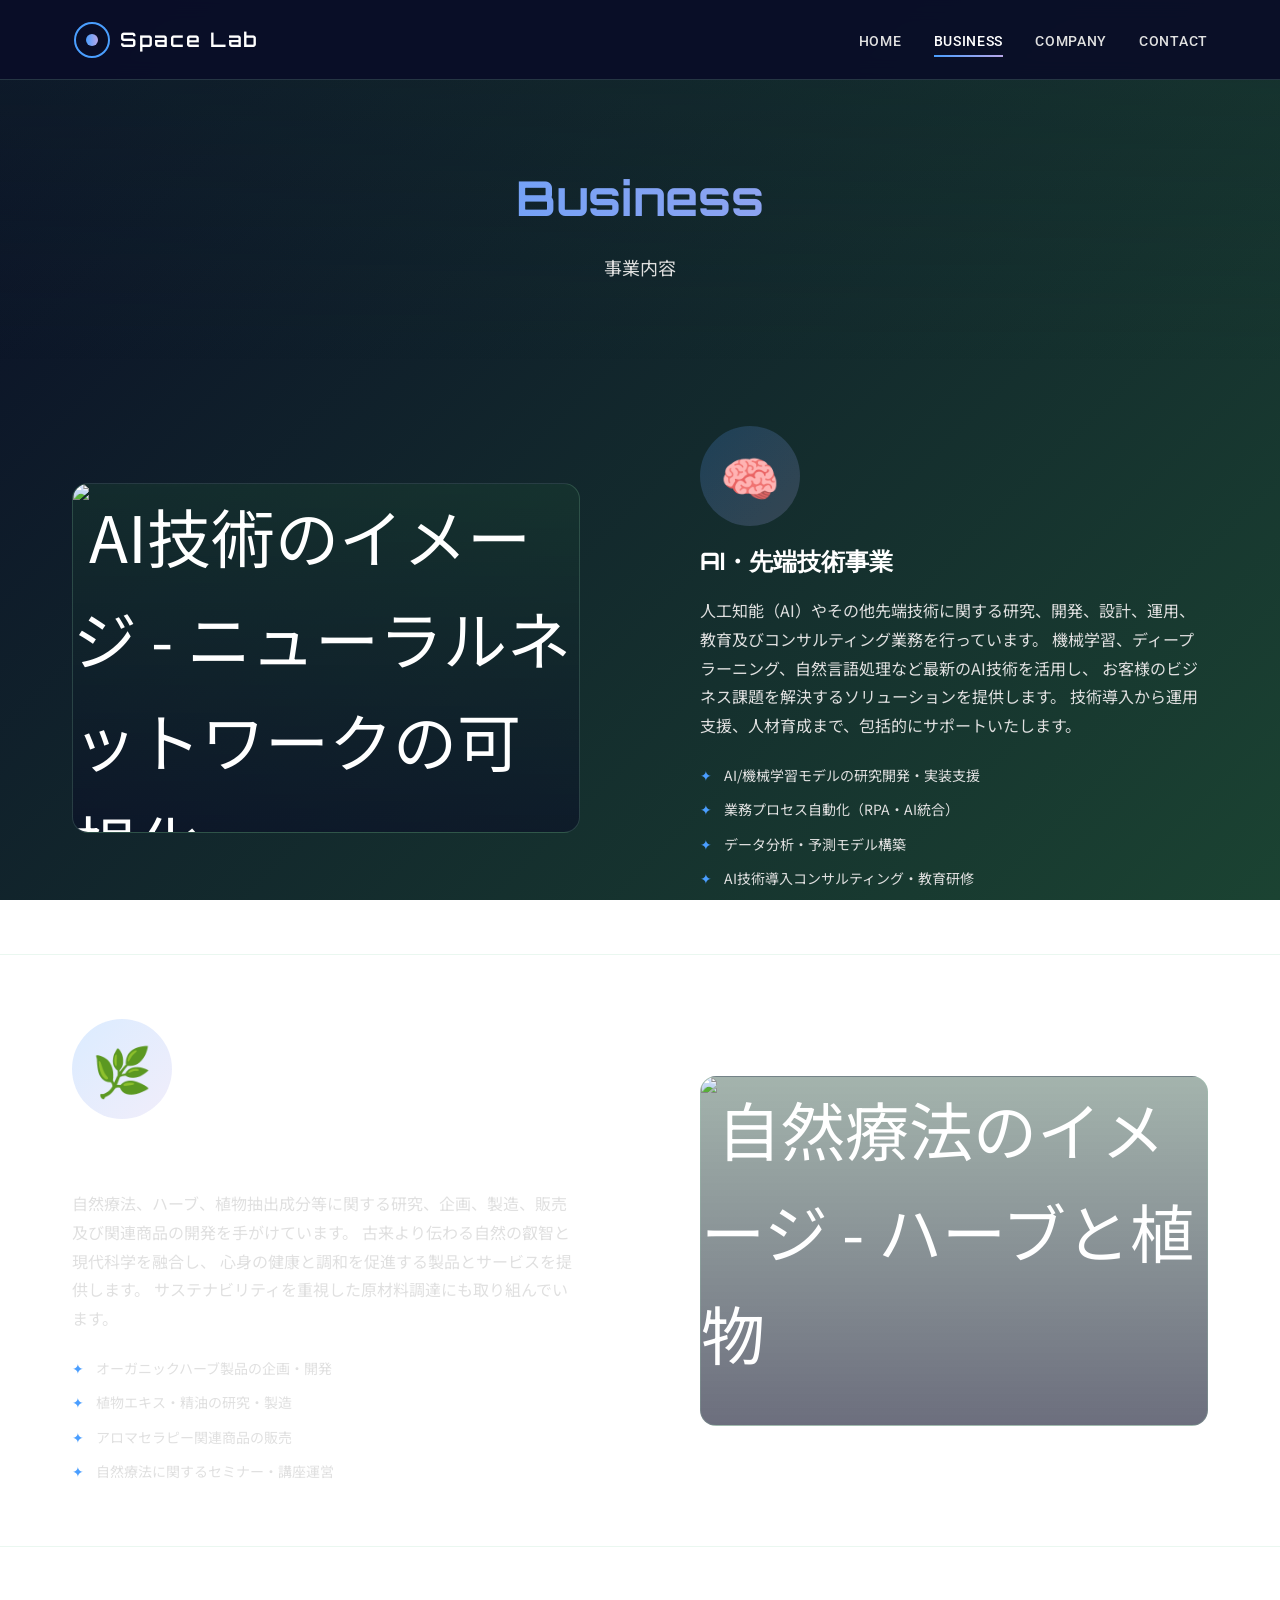
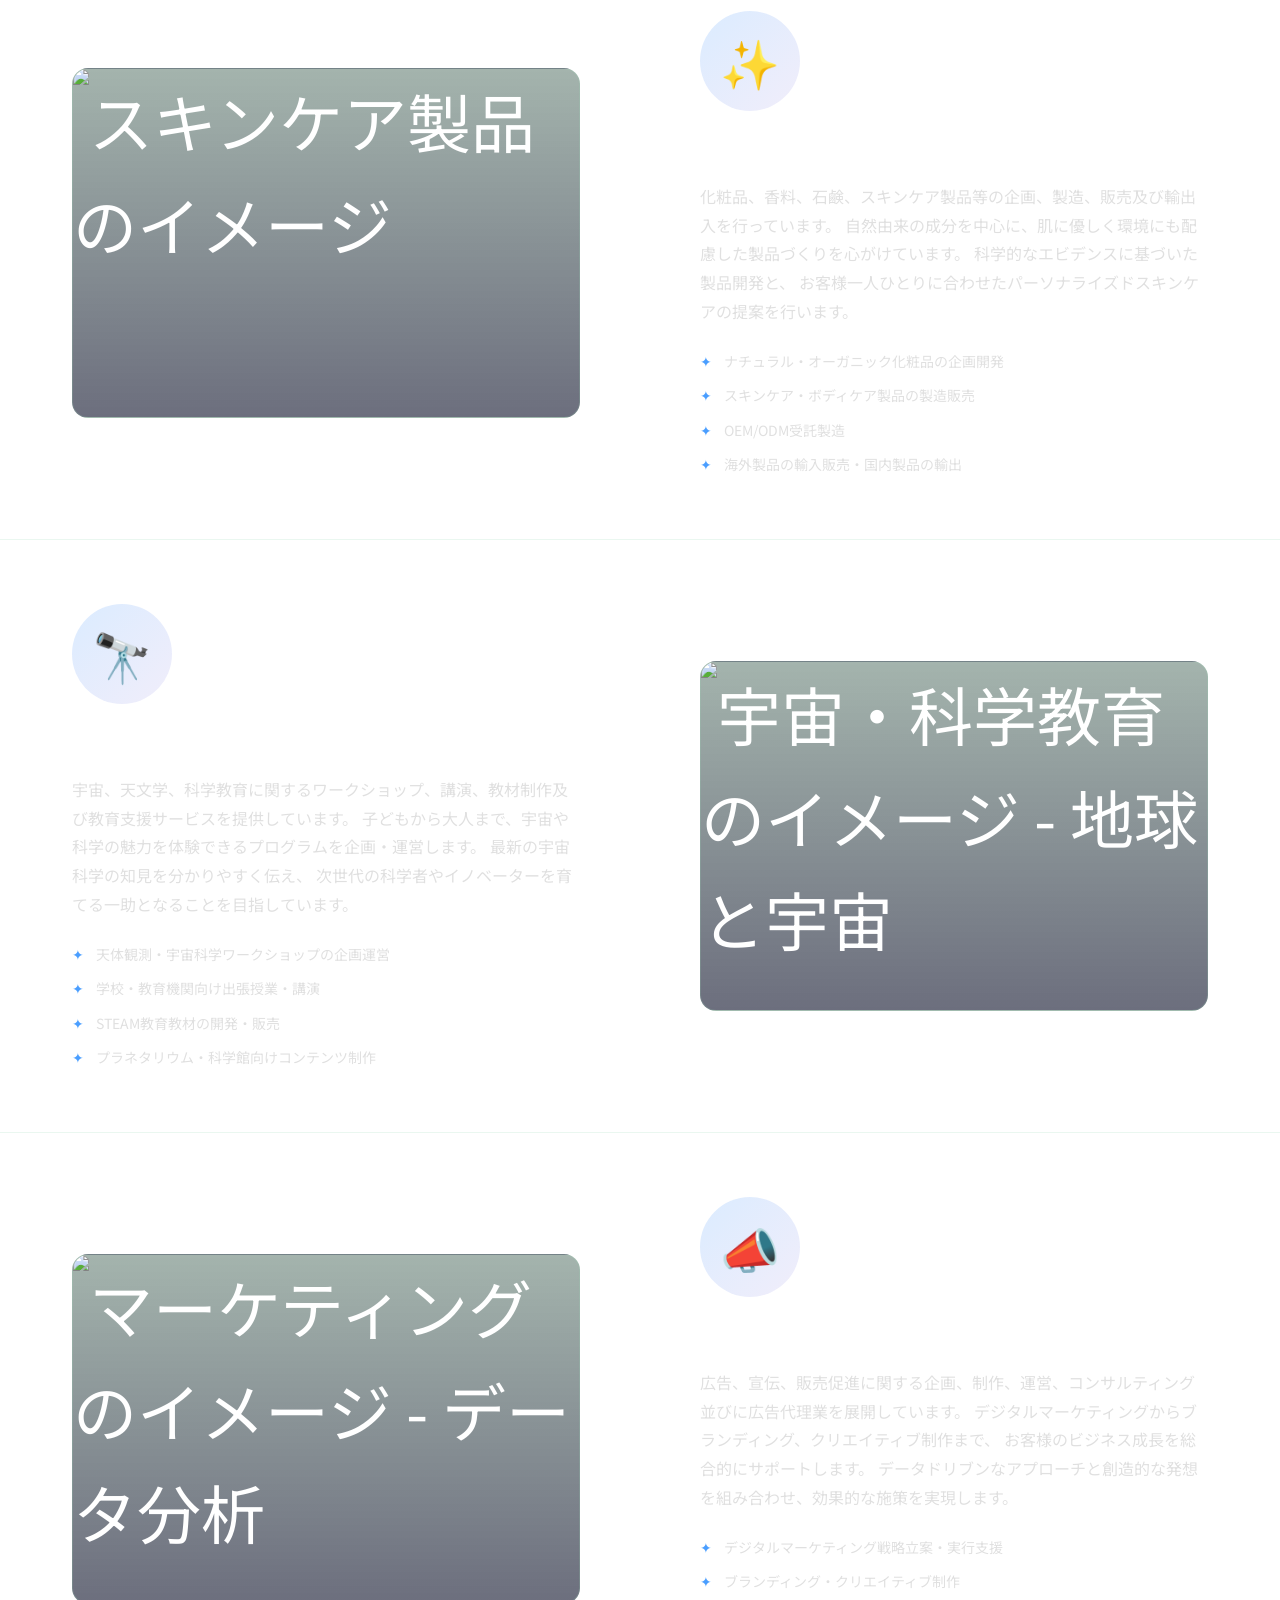
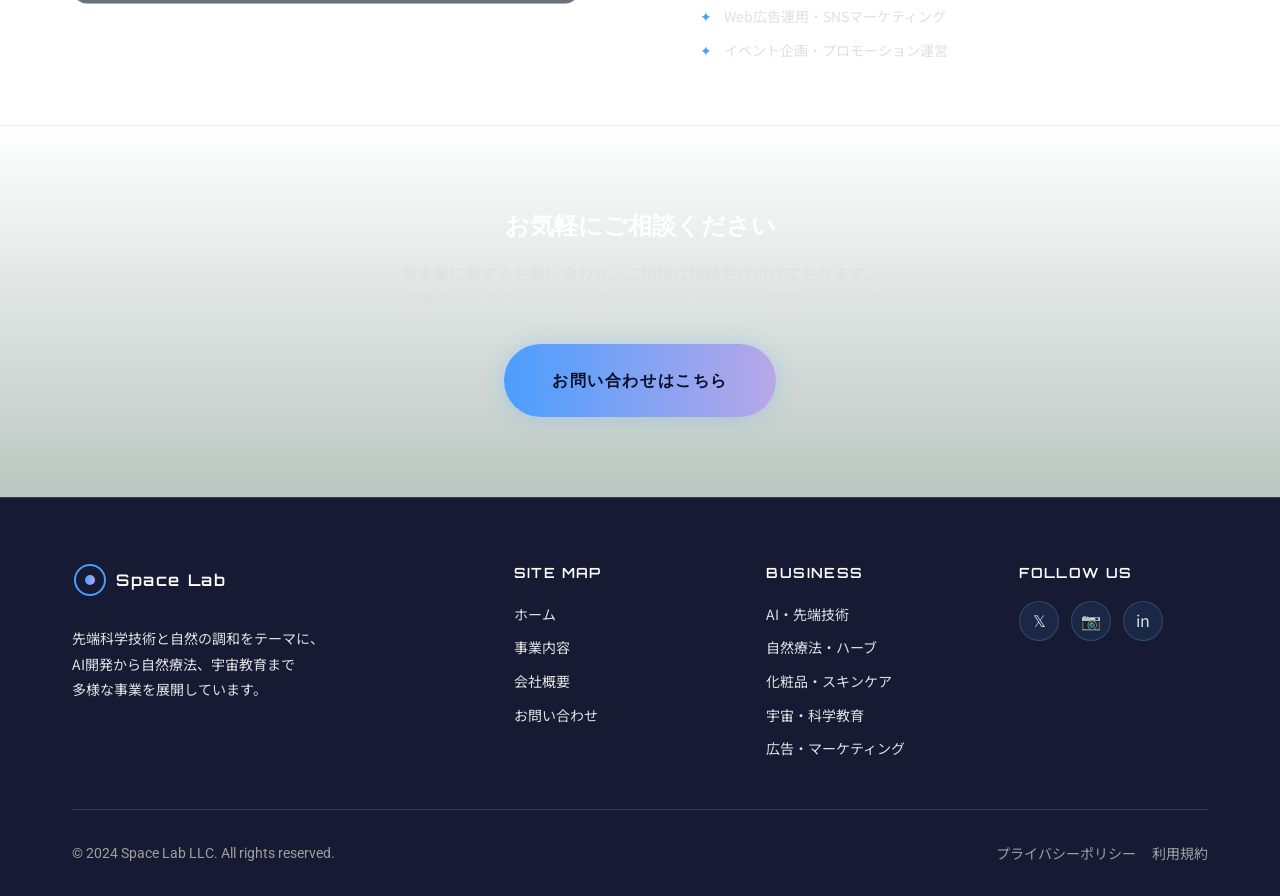
==== business.html @ 815ca1b9 "Initial commit: Space Lab corporate website" ====
<!DOCTYPE html>
<html lang="ja">
<head>
  <meta charset="UTF-8">
  <meta name="viewport" content="width=device-width, initial-scale=1.0">
  <meta name="description" content="合同会社Space Labの事業内容 - AI・先端技術、自然療法・ハーブ、化粧品・スキンケア、宇宙・科学教育、広告・マーケティングの5つの事業領域で新しい価値を創造します。">
  
  <!-- OGP設定 -->
  <meta property="og:title" content="事業内容 | 合同会社Space Lab">
  <meta property="og:description" content="AI・先端技術から自然療法、宇宙教育まで、5つの事業領域で新しい価値を創造します。">
  <meta property="og:type" content="website">
  <meta property="og:url" content="https://spacelab.co.jp/business.html">
  <meta property="og:image" content="https://spacelab.co.jp/images/ogp-business.jpg">
  <meta property="og:site_name" content="合同会社Space Lab">
  
  <title>事業内容 | 合同会社Space Lab</title>
  
  <!-- ファビコン -->
  <link rel="icon" href="data:image/svg+xml,<svg xmlns='http://www.w3.org/2000/svg' viewBox='0 0 100 100'><circle cx='50' cy='50' r='40' fill='%230A0E27' stroke='%234A9EFF' stroke-width='4'/><circle cx='50' cy='50' r='15' fill='%234A9EFF'/></svg>">
  
  <!-- CSS読み込み -->
  <link rel="stylesheet" href="css/variables.css">
  <link rel="stylesheet" href="css/common.css">
  <link rel="stylesheet" href="css/responsive.css">
</head>
<body>
  <!-- ローディング画面 -->
  <div class="loading-screen" id="loading" aria-hidden="true">
    <div class="loading-content">
      <div class="loading-orbit">
        <div class="loading-sun"></div>
        <div class="loading-planet"></div>
        <div class="loading-planet loading-planet-2"></div>
      </div>
      <p class="loading-text">Loading...</p>
    </div>
  </div>

  <!-- 星空背景 -->
  <div class="stars-container" id="stars" aria-hidden="true"></div>

  <!-- ヘッダー -->
  <header class="header" id="header" role="banner">
    <div class="header__inner">
      <a href="index.html" class="header__logo" aria-label="Space Lab ホーム">
        <span class="header__logo-icon" aria-hidden="true"></span>
        <span class="header__logo-text">Space Lab</span>
      </a>
      
      <nav class="nav" role="navigation" aria-label="メインナビゲーション">
        <ul class="nav__list">
          <li><a href="index.html" class="nav__link">Home</a></li>
          <li><a href="business.html" class="nav__link active">Business</a></li>
          <li><a href="company.html" class="nav__link">Company</a></li>
          <li><a href="contact.html" class="nav__link">Contact</a></li>
        </ul>
      </nav>
      
      <button class="hamburger" id="hamburger" aria-label="メニューを開く" aria-expanded="false" aria-controls="mobile-nav">
        <span class="hamburger__line"></span>
        <span class="hamburger__line"></span>
        <span class="hamburger__line"></span>
      </button>
    </div>
  </header>

  <!-- モバイルナビゲーション -->
  <div class="mobile-nav__overlay" id="mobile-nav-overlay" aria-hidden="true"></div>
  <nav class="mobile-nav" id="mobile-nav" role="navigation" aria-label="モバイルナビゲーション">
    <ul class="mobile-nav__list">
      <li><a href="index.html" class="mobile-nav__link">Home</a></li>
      <li><a href="business.html" class="mobile-nav__link active">Business</a></li>
      <li><a href="company.html" class="mobile-nav__link">Company</a></li>
      <li><a href="contact.html" class="mobile-nav__link">Contact</a></li>
    </ul>
  </nav>

  <!-- メインコンテンツ -->
  <main class="main" id="main" role="main">
    
    <!-- ページヘッダー -->
    <section class="page-header">
      <div class="container">
        <h1 class="page-header__title fade-in">Business</h1>
        <p class="page-header__subtitle fade-in delay-1">事業内容</p>
      </div>
    </section>

    <!-- AI・先端技術事業 -->
    <section class="business-detail" id="ai" aria-labelledby="ai-title">
      <div class="container">
        <div class="business-detail__inner">
          <div class="business-detail__content fade-in-left">
            <div class="business-detail__icon" aria-hidden="true">🧠</div>
            <h2 class="business-detail__title" id="ai-title">AI・先端技術事業</h2>
            <p class="business-detail__text">
              人工知能（AI）やその他先端技術に関する研究、開発、設計、運用、教育及びコンサルティング業務を行っています。
              機械学習、ディープラーニング、自然言語処理など最新のAI技術を活用し、
              お客様のビジネス課題を解決するソリューションを提供します。
              技術導入から運用支援、人材育成まで、包括的にサポートいたします。
            </p>
            <ul class="business-detail__list">
              <li class="business-detail__item">AI/機械学習モデルの研究開発・実装支援</li>
              <li class="business-detail__item">業務プロセス自動化（RPA・AI統合）</li>
              <li class="business-detail__item">データ分析・予測モデル構築</li>
              <li class="business-detail__item">AI技術導入コンサルティング・教育研修</li>
            </ul>
          </div>
          <div class="business-detail__visual fade-in-right">
            <div class="business-detail__image">
              <img src="https://images.unsplash.com/photo-1677442136019-21780ecad995?w=600&h=400&fit=crop" 
                   alt="AI技術のイメージ - ニューラルネットワークの可視化" 
                   loading="lazy">
            </div>
          </div>
        </div>
      </div>
    </section>

    <!-- 自然療法・ハーブ事業 -->
    <section class="business-detail" id="herb" aria-labelledby="herb-title">
      <div class="container">
        <div class="business-detail__inner">
          <div class="business-detail__content fade-in-right">
            <div class="business-detail__icon" aria-hidden="true">🌿</div>
            <h2 class="business-detail__title" id="herb-title">自然療法・ハーブ事業</h2>
            <p class="business-detail__text">
              自然療法、ハーブ、植物抽出成分等に関する研究、企画、製造、販売及び関連商品の開発を手がけています。
              古来より伝わる自然の叡智と現代科学を融合し、
              心身の健康と調和を促進する製品とサービスを提供します。
              サステナビリティを重視した原材料調達にも取り組んでいます。
            </p>
            <ul class="business-detail__list">
              <li class="business-detail__item">オーガニックハーブ製品の企画・開発</li>
              <li class="business-detail__item">植物エキス・精油の研究・製造</li>
              <li class="business-detail__item">アロマセラピー関連商品の販売</li>
              <li class="business-detail__item">自然療法に関するセミナー・講座運営</li>
            </ul>
          </div>
          <div class="business-detail__visual fade-in-left">
            <div class="business-detail__image">
              <img src="https://images.unsplash.com/photo-1515023115689-589c33041d3c?w=600&h=400&fit=crop" 
                   alt="自然療法のイメージ - ハーブと植物" 
                   loading="lazy">
            </div>
          </div>
        </div>
      </div>
    </section>

    <!-- 化粧品・スキンケア事業 -->
    <section class="business-detail" id="cosmetics" aria-labelledby="cosmetics-title">
      <div class="container">
        <div class="business-detail__inner">
          <div class="business-detail__content fade-in-left">
            <div class="business-detail__icon" aria-hidden="true">✨</div>
            <h2 class="business-detail__title" id="cosmetics-title">化粧品・スキンケア事業</h2>
            <p class="business-detail__text">
              化粧品、香料、石鹸、スキンケア製品等の企画、製造、販売及び輸出入を行っています。
              自然由来の成分を中心に、肌に優しく環境にも配慮した製品づくりを心がけています。
              科学的なエビデンスに基づいた製品開発と、
              お客様一人ひとりに合わせたパーソナライズドスキンケアの提案を行います。
            </p>
            <ul class="business-detail__list">
              <li class="business-detail__item">ナチュラル・オーガニック化粧品の企画開発</li>
              <li class="business-detail__item">スキンケア・ボディケア製品の製造販売</li>
              <li class="business-detail__item">OEM/ODM受託製造</li>
              <li class="business-detail__item">海外製品の輸入販売・国内製品の輸出</li>
            </ul>
          </div>
          <div class="business-detail__visual fade-in-right">
            <div class="business-detail__image">
              <img src="https://images.unsplash.com/photo-1556228720-195a672e8a03?w=600&h=400&fit=crop" 
                   alt="スキンケア製品のイメージ" 
                   loading="lazy">
            </div>
          </div>
        </div>
      </div>
    </section>

    <!-- 宇宙・科学教育事業 -->
    <section class="business-detail" id="education" aria-labelledby="education-title">
      <div class="container">
        <div class="business-detail__inner">
          <div class="business-detail__content fade-in-right">
            <div class="business-detail__icon" aria-hidden="true">🔭</div>
            <h2 class="business-detail__title" id="education-title">宇宙・科学教育事業</h2>
            <p class="business-detail__text">
              宇宙、天文学、科学教育に関するワークショップ、講演、教材制作及び教育支援サービスを提供しています。
              子どもから大人まで、宇宙や科学の魅力を体験できるプログラムを企画・運営します。
              最新の宇宙科学の知見を分かりやすく伝え、
              次世代の科学者やイノベーターを育てる一助となることを目指しています。
            </p>
            <ul class="business-detail__list">
              <li class="business-detail__item">天体観測・宇宙科学ワークショップの企画運営</li>
              <li class="business-detail__item">学校・教育機関向け出張授業・講演</li>
              <li class="business-detail__item">STEAM教育教材の開発・販売</li>
              <li class="business-detail__item">プラネタリウム・科学館向けコンテンツ制作</li>
            </ul>
          </div>
          <div class="business-detail__visual fade-in-left">
            <div class="business-detail__image">
              <img src="https://images.unsplash.com/photo-1451187580459-43490279c0fa?w=600&h=400&fit=crop" 
                   alt="宇宙・科学教育のイメージ - 地球と宇宙" 
                   loading="lazy">
            </div>
          </div>
        </div>
      </div>
    </section>

    <!-- 広告・マーケティング事業 -->
    <section class="business-detail" id="marketing" aria-labelledby="marketing-title">
      <div class="container">
        <div class="business-detail__inner">
          <div class="business-detail__content fade-in-left">
            <div class="business-detail__icon" aria-hidden="true">📣</div>
            <h2 class="business-detail__title" id="marketing-title">広告・マーケティング事業</h2>
            <p class="business-detail__text">
              広告、宣伝、販売促進に関する企画、制作、運営、コンサルティング並びに広告代理業を展開しています。
              デジタルマーケティングからブランディング、クリエイティブ制作まで、
              お客様のビジネス成長を総合的にサポートします。
              データドリブンなアプローチと創造的な発想を組み合わせ、効果的な施策を実現します。
            </p>
            <ul class="business-detail__list">
              <li class="business-detail__item">デジタルマーケティング戦略立案・実行支援</li>
              <li class="business-detail__item">ブランディング・クリエイティブ制作</li>
              <li class="business-detail__item">Web広告運用・SNSマーケティング</li>
              <li class="business-detail__item">イベント企画・プロモーション運営</li>
            </ul>
          </div>
          <div class="business-detail__visual fade-in-right">
            <div class="business-detail__image">
              <img src="https://images.unsplash.com/photo-1460925895917-afdab827c52f?w=600&h=400&fit=crop" 
                   alt="マーケティングのイメージ - データ分析" 
                   loading="lazy">
            </div>
          </div>
        </div>
      </div>
    </section>

    <!-- CTAセクション -->
    <section class="section cta-section" aria-labelledby="cta-title">
      <div class="container">
        <div class="fade-in">
          <h2 class="cta-section__title" id="cta-title">お気軽にご相談ください</h2>
          <p class="cta-section__text">
            各事業に関するお問い合わせ、ご相談は随時受け付けております。<br>
            お客様のニーズに合わせた最適なソリューションをご提案いたします。
          </p>
          <a href="contact.html" class="btn btn--primary btn--large">お問い合わせはこちら</a>
        </div>
      </div>
    </section>

  </main>

  <!-- フッター -->
  <footer class="footer" role="contentinfo">
    <div class="container">
      <div class="footer__inner">
        <div class="footer__section">
          <a href="index.html" class="footer__logo" aria-label="Space Lab ホーム">
            <span class="footer__logo-icon" aria-hidden="true"></span>
            <span class="footer__logo-text">Space Lab</span>
          </a>
          <p class="footer__description">
            先端科学技術と自然の調和をテーマに、<br>
            AI開発から自然療法、宇宙教育まで<br>
            多様な事業を展開しています。
          </p>
        </div>

        <div class="footer__section">
          <h3 class="footer__title">Site Map</h3>
          <ul class="footer__links">
            <li><a href="index.html" class="footer__link">ホーム</a></li>
            <li><a href="business.html" class="footer__link">事業内容</a></li>
            <li><a href="company.html" class="footer__link">会社概要</a></li>
            <li><a href="contact.html" class="footer__link">お問い合わせ</a></li>
          </ul>
        </div>

        <div class="footer__section">
          <h3 class="footer__title">Business</h3>
          <ul class="footer__links">
            <li><a href="#ai" class="footer__link">AI・先端技術</a></li>
            <li><a href="#herb" class="footer__link">自然療法・ハーブ</a></li>
            <li><a href="#cosmetics" class="footer__link">化粧品・スキンケア</a></li>
            <li><a href="#education" class="footer__link">宇宙・科学教育</a></li>
            <li><a href="#marketing" class="footer__link">広告・マーケティング</a></li>
          </ul>
        </div>

        <div class="footer__section">
          <h3 class="footer__title">Follow Us</h3>
          <div class="footer__social">
            <a href="#" class="footer__social-link" aria-label="Twitter">
              <span aria-hidden="true">𝕏</span>
            </a>
            <a href="#" class="footer__social-link" aria-label="Instagram">
              <span aria-hidden="true">📷</span>
            </a>
            <a href="#" class="footer__social-link" aria-label="LinkedIn">
              <span aria-hidden="true">in</span>
            </a>
          </div>
        </div>
      </div>

      <div class="footer__bottom">
        <p class="footer__copyright">© 2024 Space Lab LLC. All rights reserved.</p>
        <div class="footer__legal">
          <a href="#" class="footer__legal-link">プライバシーポリシー</a>
          <a href="#" class="footer__legal-link">利用規約</a>
        </div>
      </div>
    </div>
  </footer>

  <script src="js/main.js"></script>
</body>
</html>
---- css/variables.css ----
/* ==========================================================================
   CSS変数定義 - 合同会社Space Lab
   テーマ: Cosmic Nature - 宇宙と自然の調和
   ========================================================================== */

:root {
    /* ========================================
     メインカラー
     ======================================== */
    --color-primary: #0A0E27;
    /* ディープスペースブルー */
    --color-secondary: #1B4332;
    /* フォレストグリーン */
    --color-accent: #4A9EFF;
    /* コズミックブルー */

    /* ========================================
     サブカラー
     ======================================== */
    --color-organic-green: #2D6A4F;
    /* オーガニックグリーン */
    --color-light-mint: #95D5B2;
    /* ライトミント */
    --color-mystic-purple: #B8A7E8;
    /* ミスティックパープル */
    --color-star-gold: #FFD700;
    /* スターゴールド（極少使用） */

    /* ========================================
     テキストカラー
     ======================================== */
    --color-text-primary: #FFFFFF;
    /* 白（メインテキスト） */
    --color-text-secondary: #E0E0E0;
    /* ライトグレー（サブテキスト） */
    --color-text-muted: #A0A0A0;
    /* ミュートグレー */
    --color-text-dark: #1A1A1A;
    /* ダークテキスト */

    /* ========================================
     背景カラー
     ======================================== */
    --color-bg-dark: #0A0E27;
    --color-bg-card: rgba(27, 67, 50, 0.3);
    --color-bg-card-hover: rgba(27, 67, 50, 0.5);
    --color-bg-overlay: rgba(10, 14, 39, 0.8);

    /* ========================================
     グラデーション
     ======================================== */
    --gradient-main: linear-gradient(135deg, #0A0E27 0%, #1B4332 100%);
    --gradient-accent: linear-gradient(90deg, #4A9EFF 0%, #B8A7E8 100%);
    --gradient-card: linear-gradient(180deg, rgba(27, 67, 50, 0.4) 0%, rgba(10, 14, 39, 0.6) 100%);
    --gradient-hero: linear-gradient(180deg, rgba(10, 14, 39, 0.3) 0%, rgba(10, 14, 39, 0.9) 100%);

    /* ========================================
     タイポグラフィ
     ======================================== */
    --font-heading: 'Orbitron', sans-serif;
    --font-body: 'Noto Sans JP', sans-serif;
    --font-accent: 'Roboto', sans-serif;

    /* フォントサイズ */
    --text-xs: 0.75rem;
    /* 12px */
    --text-sm: 0.875rem;
    /* 14px */
    --text-base: 1rem;
    /* 16px */
    --text-lg: 1.125rem;
    /* 18px */
    --text-xl: 1.25rem;
    /* 20px */
    --text-2xl: 1.5rem;
    /* 24px */
    --text-3xl: 2.25rem;
    /* 36px */
    --text-4xl: 3rem;
    /* 48px */
    --text-5xl: 3.5rem;
    /* 56px */

    /* フォントウェイト */
    --font-light: 300;
    --font-normal: 400;
    --font-medium: 500;
    --font-semibold: 600;
    --font-bold: 700;

    /* 行の高さ */
    --leading-tight: 1.25;
    --leading-normal: 1.6;
    --leading-relaxed: 1.8;

    /* ========================================
     スペーシング（8pxグリッド）
     ======================================== */
    --space-1: 0.25rem;
    /* 4px */
    --space-2: 0.5rem;
    /* 8px */
    --space-3: 0.75rem;
    /* 12px */
    --space-4: 1rem;
    /* 16px */
    --space-5: 1.5rem;
    /* 24px */
    --space-6: 2rem;
    /* 32px */
    --space-8: 3rem;
    /* 48px */
    --space-10: 4rem;
    /* 64px */
    --space-12: 5rem;
    /* 80px */
    --space-16: 7.5rem;
    /* 120px */

    /* ========================================
     レイアウト
     ======================================== */
    --container-max: 1200px;
    --container-padding: var(--space-4);
    --section-spacing: var(--space-12);
    --section-spacing-lg: var(--space-16);

    /* ========================================
     ボーダー
     ======================================== */
    --border-radius-sm: 4px;
    --border-radius: 8px;
    --border-radius-lg: 16px;
    --border-radius-xl: 24px;
    --border-radius-full: 9999px;

    --border-width: 1px;
    --border-color: rgba(149, 213, 178, 0.2);
    --border-color-hover: rgba(149, 213, 178, 0.4);

    /* ========================================
     シャドウ
     ======================================== */
    --shadow-sm: 0 2px 4px rgba(0, 0, 0, 0.2);
    --shadow: 0 4px 12px rgba(0, 0, 0, 0.3);
    --shadow-lg: 0 8px 24px rgba(0, 0, 0, 0.4);
    --shadow-xl: 0 16px 48px rgba(0, 0, 0, 0.5);
    --shadow-glow: 0 0 20px rgba(74, 158, 255, 0.3);
    --shadow-glow-hover: 0 0 30px rgba(74, 158, 255, 0.5);

    /* ========================================
     トランジション
     ======================================== */
    --transition-fast: 0.15s ease;
    --transition: 0.3s ease;
    --transition-slow: 0.6s ease-out;

    /* ========================================
     z-index
     ======================================== */
    --z-base: 1;
    --z-dropdown: 100;
    --z-sticky: 500;
    --z-fixed: 1000;
    --z-modal: 1500;
    --z-loading: 2000;

    /* ========================================
     ヘッダー
     ======================================== */
    --header-height: 80px;
    --header-height-mobile: 60px;
}

/* アニメーション軽減設定 */
@media (prefers-reduced-motion: reduce) {
    :root {
        --transition-fast: 0s;
        --transition: 0s;
        --transition-slow: 0s;
    }
}
---- css/common.css ----
/* ==========================================================================
   共通CSS - 合同会社Space Lab
   テーマ: Cosmic Nature - 宇宙と自然の調和
   ========================================================================== */

/* ========================================
   Google Fonts読み込み
   ======================================== */
@import url('https://fonts.googleapis.com/css2?family=Noto+Sans+JP:wght@300;400;500;600;700&family=Orbitron:wght@400;500;600;700&family=Roboto:wght@300;400;500;700&display=swap');

/* ========================================
   リセットと基本スタイル
   ======================================== */
*,
*::before,
*::after {
  box-sizing: border-box;
  margin: 0;
  padding: 0;
}

html {
  font-size: 16px;
  scroll-behavior: smooth;
  -webkit-font-smoothing: antialiased;
  -moz-osx-font-smoothing: grayscale;
}

body {
  font-family: var(--font-body);
  font-size: var(--text-base);
  font-weight: var(--font-normal);
  line-height: var(--leading-normal);
  color: var(--color-text-primary);
  background: var(--gradient-main);
  background-attachment: fixed;
  min-height: 100vh;
  overflow-x: hidden;
}

/* ========================================
   星空背景エフェクト
   ======================================== */
.stars-container {
  position: fixed;
  top: 0;
  left: 0;
  width: 100%;
  height: 100%;
  pointer-events: none;
  z-index: -1;
  overflow: hidden;
}

.star {
  position: absolute;
  background: var(--color-text-primary);
  border-radius: 50%;
  opacity: 0;
  animation: twinkle var(--star-duration, 3s) ease-in-out infinite;
  animation-delay: var(--star-delay, 0s);
}

@keyframes twinkle {
  0%, 100% {
    opacity: 0;
    transform: scale(0.5);
  }
  50% {
    opacity: var(--star-opacity, 0.8);
    transform: scale(1);
  }
}

/* ========================================
   ローディング画面
   ======================================== */
.loading-screen {
  position: fixed;
  top: 0;
  left: 0;
  width: 100%;
  height: 100%;
  background: var(--color-primary);
  display: flex;
  justify-content: center;
  align-items: center;
  z-index: var(--z-loading);
  transition: opacity 0.5s ease, visibility 0.5s ease;
}

.loading-screen.hidden {
  opacity: 0;
  visibility: hidden;
}

.loading-content {
  text-align: center;
}

.loading-orbit {
  position: relative;
  width: 120px;
  height: 120px;
  margin: 0 auto var(--space-5);
}

.loading-sun {
  position: absolute;
  top: 50%;
  left: 50%;
  transform: translate(-50%, -50%);
  width: 30px;
  height: 30px;
  background: var(--gradient-accent);
  border-radius: 50%;
  box-shadow: 0 0 30px rgba(74, 158, 255, 0.6);
}

.loading-planet {
  position: absolute;
  top: 50%;
  left: 50%;
  width: 100%;
  height: 100%;
  animation: orbit 2s linear infinite;
}

.loading-planet::before {
  content: '';
  position: absolute;
  top: 0;
  left: 50%;
  transform: translateX(-50%);
  width: 16px;
  height: 16px;
  background: var(--color-light-mint);
  border-radius: 50%;
  box-shadow: 0 0 15px rgba(149, 213, 178, 0.8);
}

.loading-planet-2 {
  animation-duration: 3s;
  animation-direction: reverse;
}

.loading-planet-2::before {
  background: var(--color-mystic-purple);
  box-shadow: 0 0 15px rgba(184, 167, 232, 0.8);
  width: 12px;
  height: 12px;
  top: 10px;
}

@keyframes orbit {
  from {
    transform: translate(-50%, -50%) rotate(0deg);
  }
  to {
    transform: translate(-50%, -50%) rotate(360deg);
  }
}

.loading-text {
  font-family: var(--font-heading);
  font-size: var(--text-lg);
  color: var(--color-accent);
  letter-spacing: 0.2em;
  text-transform: uppercase;
}

/* ========================================
   コンテナ・レイアウト
   ======================================== */
.container {
  width: 100%;
  max-width: var(--container-max);
  margin: 0 auto;
  padding: 0 var(--container-padding);
}

.section {
  padding: var(--section-spacing) 0;
}

.section--large {
  padding: var(--section-spacing-lg) 0;
}

/* ========================================
   ヘッダー
   ======================================== */
.header {
  position: fixed;
  top: 0;
  left: 0;
  width: 100%;
  height: var(--header-height-mobile);
  background: rgba(10, 14, 39, 0.95);
  backdrop-filter: blur(10px);
  -webkit-backdrop-filter: blur(10px);
  z-index: var(--z-fixed);
  transition: var(--transition);
  border-bottom: 1px solid var(--border-color);
}

.header.scrolled {
  background: rgba(10, 14, 39, 0.85);
  box-shadow: var(--shadow);
}

.header__inner {
  display: flex;
  align-items: center;
  justify-content: space-between;
  height: 100%;
  max-width: var(--container-max);
  margin: 0 auto;
  padding: 0 var(--container-padding);
}

.header__logo {
  display: flex;
  align-items: center;
  gap: var(--space-2);
  text-decoration: none;
  color: var(--color-text-primary);
}

.header__logo-icon {
  width: 40px;
  height: 40px;
  display: flex;
  align-items: center;
  justify-content: center;
  position: relative;
}

.header__logo-icon::before {
  content: '';
  position: absolute;
  width: 36px;
  height: 36px;
  border: 2px solid var(--color-accent);
  border-radius: 50%;
}

.header__logo-icon::after {
  content: '';
  width: 12px;
  height: 12px;
  background: var(--gradient-accent);
  border-radius: 50%;
}

.header__logo-text {
  font-family: var(--font-heading);
  font-size: var(--text-lg);
  font-weight: var(--font-semibold);
  letter-spacing: 0.1em;
}

/* ナビゲーション */
.nav {
  display: none;
}

.nav__list {
  display: flex;
  align-items: center;
  gap: var(--space-6);
  list-style: none;
}

.nav__link {
  font-family: var(--font-accent);
  font-size: var(--text-sm);
  font-weight: var(--font-medium);
  color: var(--color-text-secondary);
  text-decoration: none;
  text-transform: uppercase;
  letter-spacing: 0.05em;
  padding: var(--space-2) 0;
  position: relative;
  transition: var(--transition);
}

.nav__link::after {
  content: '';
  position: absolute;
  bottom: 0;
  left: 0;
  width: 0;
  height: 2px;
  background: var(--gradient-accent);
  transition: var(--transition);
}

.nav__link:hover,
.nav__link.active {
  color: var(--color-text-primary);
}

.nav__link:hover::after,
.nav__link.active::after {
  width: 100%;
}

/* ハンバーガーメニュー */
.hamburger {
  display: flex;
  flex-direction: column;
  justify-content: center;
  gap: 5px;
  width: 30px;
  height: 30px;
  background: transparent;
  border: none;
  cursor: pointer;
  padding: 0;
  z-index: calc(var(--z-fixed) + 10);
}

.hamburger__line {
  width: 100%;
  height: 2px;
  background: var(--color-text-primary);
  transition: var(--transition);
  transform-origin: center;
}

.hamburger.active .hamburger__line:nth-child(1) {
  transform: rotate(45deg) translate(5px, 5px);
}

.hamburger.active .hamburger__line:nth-child(2) {
  opacity: 0;
}

.hamburger.active .hamburger__line:nth-child(3) {
  transform: rotate(-45deg) translate(5px, -5px);
}

/* モバイルメニュー */
.mobile-nav {
  position: fixed;
  top: 0;
  right: -100%;
  width: 100%;
  max-width: 320px;
  height: 100vh;
  background: var(--color-primary);
  padding: calc(var(--header-height-mobile) + var(--space-6)) var(--space-6) var(--space-6);
  transition: var(--transition);
  z-index: var(--z-fixed);
  border-left: 1px solid var(--border-color);
}

.mobile-nav.active {
  right: 0;
}

.mobile-nav__list {
  list-style: none;
  display: flex;
  flex-direction: column;
  gap: var(--space-4);
}

.mobile-nav__link {
  display: block;
  font-family: var(--font-accent);
  font-size: var(--text-lg);
  font-weight: var(--font-medium);
  color: var(--color-text-secondary);
  text-decoration: none;
  text-transform: uppercase;
  letter-spacing: 0.05em;
  padding: var(--space-3) 0;
  border-bottom: 1px solid var(--border-color);
  transition: var(--transition);
}

.mobile-nav__link:hover,
.mobile-nav__link.active {
  color: var(--color-accent);
}

.mobile-nav__overlay {
  position: fixed;
  top: 0;
  left: 0;
  width: 100%;
  height: 100%;
  background: rgba(0, 0, 0, 0.5);
  opacity: 0;
  visibility: hidden;
  transition: var(--transition);
  z-index: calc(var(--z-fixed) - 1);
}

.mobile-nav__overlay.active {
  opacity: 1;
  visibility: visible;
}

/* ========================================
   メインコンテンツ
   ======================================== */
.main {
  padding-top: var(--header-height-mobile);
  min-height: 100vh;
}

/* ========================================
   ヒーローセクション
   ======================================== */
.hero {
  position: relative;
  min-height: calc(100vh - var(--header-height-mobile));
  display: flex;
  align-items: center;
  justify-content: center;
  text-align: center;
  padding: var(--space-8) var(--container-padding);
  overflow: hidden;
}

.hero__bg {
  position: absolute;
  top: 0;
  left: 0;
  width: 100%;
  height: 100%;
  background: var(--gradient-hero);
  z-index: -1;
}

.hero__content {
  position: relative;
  z-index: var(--z-base);
  max-width: 800px;
}

.hero__title {
  font-family: var(--font-heading);
  font-size: var(--text-3xl);
  font-weight: var(--font-bold);
  line-height: var(--leading-tight);
  margin-bottom: var(--space-5);
  background: var(--gradient-accent);
  -webkit-background-clip: text;
  -webkit-text-fill-color: transparent;
  background-clip: text;
}

.hero__subtitle {
  font-size: var(--text-lg);
  font-weight: var(--font-light);
  color: var(--color-text-secondary);
  margin-bottom: var(--space-8);
  line-height: var(--leading-relaxed);
}

.hero__cta {
  display: flex;
  flex-direction: column;
  gap: var(--space-4);
  justify-content: center;
  align-items: center;
}

/* ========================================
   ボタン
   ======================================== */
.btn {
  display: inline-flex;
  align-items: center;
  justify-content: center;
  gap: var(--space-2);
  font-family: var(--font-accent);
  font-size: var(--text-sm);
  font-weight: var(--font-semibold);
  text-decoration: none;
  text-transform: uppercase;
  letter-spacing: 0.1em;
  padding: var(--space-4) var(--space-6);
  border-radius: var(--border-radius-full);
  border: none;
  cursor: pointer;
  transition: var(--transition);
}

.btn--primary {
  background: var(--gradient-accent);
  color: var(--color-primary);
  box-shadow: var(--shadow-glow);
}

.btn--primary:hover {
  transform: scale(1.05);
  box-shadow: var(--shadow-glow-hover);
}

.btn--secondary {
  background: transparent;
  color: var(--color-text-primary);
  border: 1px solid var(--color-accent);
}

.btn--secondary:hover {
  background: rgba(74, 158, 255, 0.1);
  transform: scale(1.05);
}

.btn--large {
  padding: var(--space-5) var(--space-8);
  font-size: var(--text-base);
}

/* ========================================
   セクションタイトル
   ======================================== */
.section-header {
  text-align: center;
  margin-bottom: var(--space-10);
}

.section-header__title {
  font-family: var(--font-heading);
  font-size: var(--text-2xl);
  font-weight: var(--font-bold);
  margin-bottom: var(--space-4);
  background: var(--gradient-accent);
  -webkit-background-clip: text;
  -webkit-text-fill-color: transparent;
  background-clip: text;
}

.section-header__subtitle {
  font-size: var(--text-base);
  color: var(--color-text-secondary);
  max-width: 600px;
  margin: 0 auto;
}

/* ========================================
   カード
   ======================================== */
.card {
  background: var(--gradient-card);
  border: 1px solid var(--border-color);
  border-radius: var(--border-radius-lg);
  padding: var(--space-6);
  transition: var(--transition);
}

.card:hover {
  transform: translateY(-8px);
  border-color: var(--border-color-hover);
  box-shadow: var(--shadow-lg);
}

.card__icon {
  width: 64px;
  height: 64px;
  display: flex;
  align-items: center;
  justify-content: center;
  background: rgba(74, 158, 255, 0.1);
  border-radius: var(--border-radius);
  margin-bottom: var(--space-4);
  font-size: var(--text-2xl);
}

.card__title {
  font-family: var(--font-heading);
  font-size: var(--text-lg);
  font-weight: var(--font-semibold);
  margin-bottom: var(--space-3);
  color: var(--color-text-primary);
}

.card__text {
  font-size: var(--text-sm);
  color: var(--color-text-secondary);
  line-height: var(--leading-relaxed);
}

/* カードグリッド */
.card-grid {
  display: grid;
  grid-template-columns: 1fr;
  gap: var(--space-5);
}

/* ========================================
   事業概要グリッド
   ======================================== */
.business-grid {
  display: grid;
  grid-template-columns: 1fr;
  gap: var(--space-5);
}

.business-card {
  position: relative;
  background: var(--gradient-card);
  border: 1px solid var(--border-color);
  border-radius: var(--border-radius-lg);
  padding: var(--space-6);
  overflow: hidden;
  transition: var(--transition);
}

.business-card::before {
  content: '';
  position: absolute;
  top: 0;
  left: 0;
  width: 100%;
  height: 4px;
  background: var(--gradient-accent);
  transform: scaleX(0);
  transform-origin: left;
  transition: var(--transition);
}

.business-card:hover {
  transform: translateY(-8px);
  border-color: var(--border-color-hover);
  box-shadow: var(--shadow-lg);
}

.business-card:hover::before {
  transform: scaleX(1);
}

.business-card__icon {
  width: 60px;
  height: 60px;
  display: flex;
  align-items: center;
  justify-content: center;
  background: linear-gradient(135deg, rgba(74, 158, 255, 0.2) 0%, rgba(184, 167, 232, 0.2) 100%);
  border-radius: 50%;
  margin-bottom: var(--space-4);
  font-size: var(--text-2xl);
}

.business-card__title {
  font-family: var(--font-heading);
  font-size: var(--text-lg);
  font-weight: var(--font-semibold);
  margin-bottom: var(--space-3);
  color: var(--color-text-primary);
}

.business-card__text {
  font-size: var(--text-sm);
  color: var(--color-text-secondary);
  line-height: var(--leading-relaxed);
  margin-bottom: var(--space-4);
}

.business-card__link {
  display: inline-flex;
  align-items: center;
  gap: var(--space-2);
  font-family: var(--font-accent);
  font-size: var(--text-sm);
  font-weight: var(--font-medium);
  color: var(--color-accent);
  text-decoration: none;
  transition: var(--transition);
}

.business-card__link:hover {
  color: var(--color-light-mint);
  gap: var(--space-3);
}

/* ========================================
   企業理念セクション
   ======================================== */
.philosophy {
  position: relative;
  background: rgba(27, 67, 50, 0.2);
  border-top: 1px solid var(--border-color);
  border-bottom: 1px solid var(--border-color);
}

.philosophy__content {
  text-align: center;
  max-width: 800px;
  margin: 0 auto;
}

.philosophy__quote {
  font-family: var(--font-heading);
  font-size: var(--text-xl);
  font-weight: var(--font-medium);
  line-height: var(--leading-relaxed);
  color: var(--color-text-primary);
  margin-bottom: var(--space-5);
  position: relative;
}

.philosophy__quote::before,
.philosophy__quote::after {
  font-size: var(--text-4xl);
  color: var(--color-accent);
  opacity: 0.3;
  line-height: 1;
}

.philosophy__quote::before {
  content: '"';
  margin-right: var(--space-2);
}

.philosophy__quote::after {
  content: '"';
  margin-left: var(--space-2);
}

.philosophy__text {
  font-size: var(--text-base);
  color: var(--color-text-secondary);
  line-height: var(--leading-relaxed);
}

/* ========================================
   お知らせセクション
   ======================================== */
.news__list {
  display: flex;
  flex-direction: column;
  gap: var(--space-4);
}

.news__item {
  display: flex;
  flex-direction: column;
  gap: var(--space-2);
  padding: var(--space-5);
  background: var(--gradient-card);
  border: 1px solid var(--border-color);
  border-radius: var(--border-radius);
  text-decoration: none;
  transition: var(--transition);
}

.news__item:hover {
  border-color: var(--border-color-hover);
  transform: translateX(8px);
}

.news__date {
  font-family: var(--font-accent);
  font-size: var(--text-sm);
  color: var(--color-accent);
}

.news__title {
  font-size: var(--text-base);
  color: var(--color-text-primary);
  font-weight: var(--font-medium);
}

/* ========================================
   CTAセクション
   ======================================== */
.cta-section {
  text-align: center;
  background: linear-gradient(180deg, transparent 0%, rgba(27, 67, 50, 0.3) 100%);
}

.cta-section__title {
  font-family: var(--font-heading);
  font-size: var(--text-2xl);
  font-weight: var(--font-bold);
  margin-bottom: var(--space-4);
  color: var(--color-text-primary);
}

.cta-section__text {
  font-size: var(--text-base);
  color: var(--color-text-secondary);
  margin-bottom: var(--space-6);
  max-width: 600px;
  margin-left: auto;
  margin-right: auto;
}

/* ========================================
   フッター
   ======================================== */
.footer {
  background: rgba(10, 14, 39, 0.95);
  border-top: 1px solid var(--border-color);
  padding: var(--space-10) 0 var(--space-6);
}

.footer__inner {
  display: grid;
  grid-template-columns: 1fr;
  gap: var(--space-8);
  margin-bottom: var(--space-8);
}

.footer__section {
  display: flex;
  flex-direction: column;
  gap: var(--space-4);
}

.footer__logo {
  display: flex;
  align-items: center;
  gap: var(--space-2);
  text-decoration: none;
  color: var(--color-text-primary);
  margin-bottom: var(--space-3);
}

.footer__logo-icon {
  width: 36px;
  height: 36px;
  display: flex;
  align-items: center;
  justify-content: center;
  position: relative;
}

.footer__logo-icon::before {
  content: '';
  position: absolute;
  width: 32px;
  height: 32px;
  border: 2px solid var(--color-accent);
  border-radius: 50%;
}

.footer__logo-icon::after {
  content: '';
  width: 10px;
  height: 10px;
  background: var(--gradient-accent);
  border-radius: 50%;
}

.footer__logo-text {
  font-family: var(--font-heading);
  font-size: var(--text-base);
  font-weight: var(--font-semibold);
  letter-spacing: 0.1em;
}

.footer__description {
  font-size: var(--text-sm);
  color: var(--color-text-secondary);
  line-height: var(--leading-relaxed);
}

.footer__title {
  font-family: var(--font-heading);
  font-size: var(--text-sm);
  font-weight: var(--font-semibold);
  color: var(--color-text-primary);
  text-transform: uppercase;
  letter-spacing: 0.1em;
}

.footer__links {
  list-style: none;
  display: flex;
  flex-direction: column;
  gap: var(--space-2);
}

.footer__link {
  font-size: var(--text-sm);
  color: var(--color-text-secondary);
  text-decoration: none;
  transition: var(--transition);
}

.footer__link:hover {
  color: var(--color-accent);
}

.footer__social {
  display: flex;
  gap: var(--space-3);
}

.footer__social-link {
  display: flex;
  align-items: center;
  justify-content: center;
  width: 40px;
  height: 40px;
  background: rgba(74, 158, 255, 0.1);
  border: 1px solid var(--border-color);
  border-radius: 50%;
  color: var(--color-text-secondary);
  text-decoration: none;
  transition: var(--transition);
}

.footer__social-link:hover {
  background: rgba(74, 158, 255, 0.2);
  border-color: var(--color-accent);
  color: var(--color-accent);
}

.footer__bottom {
  padding-top: var(--space-6);
  border-top: 1px solid var(--border-color);
  display: flex;
  flex-direction: column;
  gap: var(--space-3);
  align-items: center;
  text-align: center;
}

.footer__copyright {
  font-family: var(--font-accent);
  font-size: var(--text-sm);
  color: var(--color-text-muted);
}

.footer__legal {
  display: flex;
  gap: var(--space-4);
}

.footer__legal-link {
  font-size: var(--text-sm);
  color: var(--color-text-muted);
  text-decoration: none;
  transition: var(--transition);
}

.footer__legal-link:hover {
  color: var(--color-accent);
}

/* ========================================
   フォーム
   ======================================== */
.form {
  display: flex;
  flex-direction: column;
  gap: var(--space-5);
}

.form__group {
  display: flex;
  flex-direction: column;
  gap: var(--space-2);
}

.form__label {
  font-size: var(--text-sm);
  font-weight: var(--font-medium);
  color: var(--color-text-primary);
  display: flex;
  align-items: center;
  gap: var(--space-2);
}

.form__required {
  font-size: var(--text-xs);
  color: var(--color-accent);
  padding: 2px 6px;
  background: rgba(74, 158, 255, 0.2);
  border-radius: var(--border-radius-sm);
}

.form__input,
.form__select,
.form__textarea {
  font-family: var(--font-body);
  font-size: var(--text-base);
  color: var(--color-text-primary);
  background: rgba(10, 14, 39, 0.6);
  border: 1px solid var(--border-color);
  border-radius: var(--border-radius);
  padding: var(--space-4);
  transition: var(--transition);
}

.form__input:focus,
.form__select:focus,
.form__textarea:focus {
  outline: none;
  border-color: var(--color-accent);
  box-shadow: 0 0 0 3px rgba(74, 158, 255, 0.1);
}

.form__input::placeholder,
.form__textarea::placeholder {
  color: var(--color-text-muted);
}

.form__select {
  appearance: none;
  cursor: pointer;
  background-image: url("data:image/svg+xml,%3Csvg xmlns='http://www.w3.org/2000/svg' width='12' height='12' viewBox='0 0 12 12'%3E%3Cpath fill='%23A0A0A0' d='M6 8L1 3h10z'/%3E%3C/svg%3E");
  background-repeat: no-repeat;
  background-position: right var(--space-4) center;
  padding-right: var(--space-10);
}

.form__select option {
  background: var(--color-primary);
  color: var(--color-text-primary);
}

.form__textarea {
  min-height: 150px;
  resize: vertical;
}

.form__error {
  font-size: var(--text-sm);
  color: #FF6B6B;
  display: none;
}

.form__group.error .form__input,
.form__group.error .form__select,
.form__group.error .form__textarea {
  border-color: #FF6B6B;
}

.form__group.error .form__error {
  display: block;
}

.form__row {
  display: grid;
  grid-template-columns: 1fr;
  gap: var(--space-5);
}

.form__radio-group,
.form__checkbox-group {
  display: flex;
  flex-wrap: wrap;
  gap: var(--space-4);
}

.form__radio,
.form__checkbox {
  display: flex;
  align-items: center;
  gap: var(--space-2);
  cursor: pointer;
}

.form__radio input,
.form__checkbox input {
  appearance: none;
  width: 20px;
  height: 20px;
  border: 2px solid var(--border-color);
  border-radius: 50%;
  transition: var(--transition);
  cursor: pointer;
}

.form__checkbox input {
  border-radius: var(--border-radius-sm);
}

.form__radio input:checked,
.form__checkbox input:checked {
  border-color: var(--color-accent);
  background: var(--color-accent);
}

.form__radio input:checked::before,
.form__checkbox input:checked::before {
  content: '';
  display: block;
  width: 8px;
  height: 8px;
  margin: 4px;
  background: var(--color-primary);
  border-radius: 50%;
}

.form__checkbox input:checked::before {
  border-radius: 2px;
  width: 6px;
  height: 10px;
  margin: 1px 5px;
  background: transparent;
  border: 2px solid var(--color-primary);
  border-top: none;
  border-left: none;
  transform: rotate(45deg);
}

.form__submit {
  margin-top: var(--space-4);
}

.form__note {
  font-size: var(--text-sm);
  color: var(--color-text-muted);
}

/* ========================================
   ページヘッダー
   ======================================== */
.page-header {
  padding: var(--space-10) 0;
  text-align: center;
  background: linear-gradient(180deg, rgba(27, 67, 50, 0.2) 0%, transparent 100%);
}

.page-header__title {
  font-family: var(--font-heading);
  font-size: var(--text-3xl);
  font-weight: var(--font-bold);
  margin-bottom: var(--space-4);
  background: var(--gradient-accent);
  -webkit-background-clip: text;
  -webkit-text-fill-color: transparent;
  background-clip: text;
}

.page-header__subtitle {
  font-size: var(--text-lg);
  color: var(--color-text-secondary);
}

/* ========================================
   事業詳細セクション
   ======================================== */
.business-detail {
  padding: var(--space-10) 0;
  border-bottom: 1px solid var(--border-color);
}

.business-detail:last-child {
  border-bottom: none;
}

.business-detail__inner {
  display: grid;
  grid-template-columns: 1fr;
  gap: var(--space-6);
  align-items: center;
}

.business-detail__content {
  order: 2;
}

.business-detail__visual {
  order: 1;
}

.business-detail__icon {
  width: 80px;
  height: 80px;
  display: flex;
  align-items: center;
  justify-content: center;
  background: linear-gradient(135deg, rgba(74, 158, 255, 0.2) 0%, rgba(184, 167, 232, 0.2) 100%);
  border-radius: 50%;
  margin-bottom: var(--space-4);
  font-size: var(--text-3xl);
}

.business-detail__title {
  font-family: var(--font-heading);
  font-size: var(--text-xl);
  font-weight: var(--font-bold);
  margin-bottom: var(--space-4);
  color: var(--color-text-primary);
}

.business-detail__text {
  font-size: var(--text-base);
  color: var(--color-text-secondary);
  line-height: var(--leading-relaxed);
  margin-bottom: var(--space-5);
}

.business-detail__list {
  list-style: none;
  display: flex;
  flex-direction: column;
  gap: var(--space-3);
}

.business-detail__item {
  display: flex;
  align-items: flex-start;
  gap: var(--space-3);
  font-size: var(--text-sm);
  color: var(--color-text-secondary);
}

.business-detail__item::before {
  content: '✦';
  color: var(--color-accent);
  flex-shrink: 0;
}

.business-detail__image {
  width: 100%;
  height: 250px;
  background: var(--gradient-card);
  border: 1px solid var(--border-color);
  border-radius: var(--border-radius-lg);
  display: flex;
  align-items: center;
  justify-content: center;
  font-size: 4rem;
  overflow: hidden;
}

.business-detail__image img {
  width: 100%;
  height: 100%;
  object-fit: cover;
}

/* ========================================
   会社概要テーブル
   ======================================== */
.company-info {
  background: var(--gradient-card);
  border: 1px solid var(--border-color);
  border-radius: var(--border-radius-lg);
  padding: var(--space-6);
}

.company-info__table {
  width: 100%;
  border-collapse: collapse;
}

.company-info__row {
  display: flex;
  flex-direction: column;
  border-bottom: 1px solid var(--border-color);
  padding: var(--space-4) 0;
}

.company-info__row:last-child {
  border-bottom: none;
}

.company-info__label {
  font-weight: var(--font-semibold);
  color: var(--color-accent);
  font-size: var(--text-sm);
  margin-bottom: var(--space-2);
}

.company-info__value {
  color: var(--color-text-secondary);
  font-size: var(--text-base);
  line-height: var(--leading-relaxed);
}

/* ========================================
   タイムライン
   ======================================== */
.timeline {
  position: relative;
  padding-left: var(--space-6);
}

.timeline::before {
  content: '';
  position: absolute;
  top: 0;
  left: 8px;
  width: 2px;
  height: 100%;
  background: var(--gradient-accent);
}

.timeline__item {
  position: relative;
  padding-bottom: var(--space-6);
}

.timeline__item:last-child {
  padding-bottom: 0;
}

.timeline__marker {
  position: absolute;
  left: calc(-1 * var(--space-6) + 1px);
  top: 4px;
  width: 16px;
  height: 16px;
  background: var(--color-accent);
  border-radius: 50%;
  border: 3px solid var(--color-primary);
}

.timeline__date {
  font-family: var(--font-accent);
  font-size: var(--text-sm);
  font-weight: var(--font-semibold);
  color: var(--color-accent);
  margin-bottom: var(--space-2);
}

.timeline__content {
  font-size: var(--text-base);
  color: var(--color-text-secondary);
  line-height: var(--leading-relaxed);
}

/* ========================================
   ビジョン・ミッション
   ======================================== */
.vision-cards {
  display: grid;
  grid-template-columns: 1fr;
  gap: var(--space-5);
}

.vision-card {
  background: var(--gradient-card);
  border: 1px solid var(--border-color);
  border-radius: var(--border-radius-lg);
  padding: var(--space-6);
  text-align: center;
  transition: var(--transition);
}

.vision-card:hover {
  transform: translateY(-4px);
  border-color: var(--border-color-hover);
}

.vision-card__icon {
  width: 60px;
  height: 60px;
  display: flex;
  align-items: center;
  justify-content: center;
  background: rgba(74, 158, 255, 0.1);
  border-radius: 50%;
  margin: 0 auto var(--space-4);
  font-size: var(--text-2xl);
}

.vision-card__title {
  font-family: var(--font-heading);
  font-size: var(--text-lg);
  font-weight: var(--font-semibold);
  margin-bottom: var(--space-3);
  color: var(--color-accent);
}

.vision-card__text {
  font-size: var(--text-sm);
  color: var(--color-text-secondary);
  line-height: var(--leading-relaxed);
}

/* ========================================
   バリュー
   ======================================== */
.values {
  display: grid;
  grid-template-columns: 1fr;
  gap: var(--space-4);
}

.value-item {
  display: flex;
  align-items: flex-start;
  gap: var(--space-4);
  padding: var(--space-5);
  background: rgba(27, 67, 50, 0.2);
  border-radius: var(--border-radius);
  border-left: 3px solid var(--color-accent);
}

.value-item__number {
  font-family: var(--font-heading);
  font-size: var(--text-2xl);
  font-weight: var(--font-bold);
  color: var(--color-accent);
  opacity: 0.5;
  line-height: 1;
}

.value-item__content {
  flex: 1;
}

.value-item__title {
  font-weight: var(--font-semibold);
  color: var(--color-text-primary);
  margin-bottom: var(--space-2);
}

.value-item__text {
  font-size: var(--text-sm);
  color: var(--color-text-secondary);
}

/* ========================================
   お問い合わせページ
   ======================================== */
.contact-section {
  display: grid;
  grid-template-columns: 1fr;
  gap: var(--space-8);
}

.contact-info {
  display: flex;
  flex-direction: column;
  gap: var(--space-6);
}

.contact-info__item {
  display: flex;
  gap: var(--space-4);
  padding: var(--space-5);
  background: var(--gradient-card);
  border: 1px solid var(--border-color);
  border-radius: var(--border-radius);
}

.contact-info__icon {
  width: 48px;
  height: 48px;
  display: flex;
  align-items: center;
  justify-content: center;
  background: rgba(74, 158, 255, 0.1);
  border-radius: 50%;
  font-size: var(--text-xl);
  flex-shrink: 0;
}

.contact-info__content {
  flex: 1;
}

.contact-info__label {
  font-size: var(--text-sm);
  font-weight: var(--font-semibold);
  color: var(--color-accent);
  margin-bottom: var(--space-1);
}

.contact-info__value {
  font-size: var(--text-base);
  color: var(--color-text-secondary);
}

.contact-form {
  background: var(--gradient-card);
  border: 1px solid var(--border-color);
  border-radius: var(--border-radius-lg);
  padding: var(--space-6);
}

/* サンクスメッセージ */
.thanks-message {
  text-align: center;
  padding: var(--space-10);
  display: none;
}

.thanks-message.active {
  display: block;
}

.thanks-message__icon {
  width: 80px;
  height: 80px;
  display: flex;
  align-items: center;
  justify-content: center;
  background: rgba(149, 213, 178, 0.2);
  border-radius: 50%;
  margin: 0 auto var(--space-5);
  font-size: var(--text-3xl);
}

.thanks-message__title {
  font-family: var(--font-heading);
  font-size: var(--text-xl);
  font-weight: var(--font-bold);
  margin-bottom: var(--space-4);
  color: var(--color-light-mint);
}

.thanks-message__text {
  font-size: var(--text-base);
  color: var(--color-text-secondary);
  margin-bottom: var(--space-6);
  line-height: var(--leading-relaxed);
}

/* ========================================
   準備中ページ
   ======================================== */
.coming-soon {
  min-height: calc(100vh - var(--header-height-mobile) - 200px);
  display: flex;
  flex-direction: column;
  align-items: center;
  justify-content: center;
  text-align: center;
  padding: var(--space-8);
}

.coming-soon__icon {
  width: 120px;
  height: 120px;
  display: flex;
  align-items: center;
  justify-content: center;
  background: linear-gradient(135deg, rgba(74, 158, 255, 0.2) 0%, rgba(184, 167, 232, 0.2) 100%);
  border-radius: 50%;
  margin-bottom: var(--space-6);
  font-size: 3rem;
  animation: pulse 2s ease-in-out infinite;
}

@keyframes pulse {
  0%, 100% {
    transform: scale(1);
    opacity: 1;
  }
  50% {
    transform: scale(1.05);
    opacity: 0.8;
  }
}

.coming-soon__title {
  font-family: var(--font-heading);
  font-size: var(--text-2xl);
  font-weight: var(--font-bold);
  margin-bottom: var(--space-4);
  background: var(--gradient-accent);
  -webkit-background-clip: text;
  -webkit-text-fill-color: transparent;
  background-clip: text;
}

.coming-soon__text {
  font-size: var(--text-base);
  color: var(--color-text-secondary);
  margin-bottom: var(--space-6);
  max-width: 400px;
}

/* ========================================
   アニメーション（フェードイン）
   ======================================== */
.fade-in {
  opacity: 0;
  transform: translateY(30px);
  transition: opacity var(--transition-slow), transform var(--transition-slow);
}

.fade-in.visible {
  opacity: 1;
  transform: translateY(0);
}

.fade-in-left {
  opacity: 0;
  transform: translateX(-30px);
  transition: opacity var(--transition-slow), transform var(--transition-slow);
}

.fade-in-left.visible {
  opacity: 1;
  transform: translateX(0);
}

.fade-in-right {
  opacity: 0;
  transform: translateX(30px);
  transition: opacity var(--transition-slow), transform var(--transition-slow);
}

.fade-in-right.visible {
  opacity: 1;
  transform: translateX(0);
}

/* ディレイ */
.delay-1 { transition-delay: 0.1s; }
.delay-2 { transition-delay: 0.2s; }
.delay-3 { transition-delay: 0.3s; }
.delay-4 { transition-delay: 0.4s; }
.delay-5 { transition-delay: 0.5s; }

/* ========================================
   ユーティリティ
   ======================================== */
.text-center { text-align: center; }
.text-left { text-align: left; }
.text-right { text-align: right; }

.mt-4 { margin-top: var(--space-4); }
.mt-6 { margin-top: var(--space-6); }
.mt-8 { margin-top: var(--space-8); }
.mb-4 { margin-bottom: var(--space-4); }
.mb-6 { margin-bottom: var(--space-6); }
.mb-8 { margin-bottom: var(--space-8); }

.sr-only {
  position: absolute;
  width: 1px;
  height: 1px;
  padding: 0;
  margin: -1px;
  overflow: hidden;
  clip: rect(0, 0, 0, 0);
  white-space: nowrap;
  border: 0;
}
---- css/responsive.css ----
/* ==========================================================================
   レスポンシブCSS - 合同会社Space Lab
   モバイルファースト設計
   ========================================================================== */

/* ========================================
   タブレット（768px以上）
   ======================================== */
@media (min-width: 768px) {
  /* 基本設定 */
  :root {
    --container-padding: var(--space-6);
  }

  /* ヘッダー */
  .header {
    height: var(--header-height);
  }

  .header__logo-text {
    font-size: var(--text-xl);
  }

  /* メインコンテンツ */
  .main {
    padding-top: var(--header-height);
  }

  /* ヒーロー */
  .hero {
    min-height: calc(100vh - var(--header-height));
    padding: var(--space-10) var(--container-padding);
  }

  .hero__title {
    font-size: var(--text-4xl);
  }

  .hero__subtitle {
    font-size: var(--text-xl);
  }

  .hero__cta {
    flex-direction: row;
  }

  /* セクションヘッダー */
  .section-header__title {
    font-size: var(--text-3xl);
  }

  /* カードグリッド */
  .card-grid {
    grid-template-columns: repeat(2, 1fr);
  }

  /* 事業グリッド */
  .business-grid {
    grid-template-columns: repeat(2, 1fr);
    gap: var(--space-6);
  }

  /* 哲学セクション */
  .philosophy__quote {
    font-size: var(--text-2xl);
  }

  /* ニュースリスト */
  .news__item {
    flex-direction: row;
    align-items: center;
    gap: var(--space-5);
  }

  .news__date {
    flex-shrink: 0;
    width: 100px;
  }

  /* フッター */
  .footer__inner {
    grid-template-columns: repeat(2, 1fr);
  }

  .footer__bottom {
    flex-direction: row;
    justify-content: space-between;
  }

  /* フォーム */
  .form__row {
    grid-template-columns: repeat(2, 1fr);
  }

  /* ページヘッダー */
  .page-header {
    padding: var(--space-12) 0;
  }

  .page-header__title {
    font-size: var(--text-4xl);
  }

  /* 事業詳細 */
  .business-detail__inner {
    grid-template-columns: repeat(2, 1fr);
    gap: var(--space-10);
  }

  .business-detail__content {
    order: 1;
  }

  .business-detail__visual {
    order: 2;
  }

  .business-detail:nth-child(even) .business-detail__content {
    order: 2;
  }

  .business-detail:nth-child(even) .business-detail__visual {
    order: 1;
  }

  .business-detail__image {
    height: 300px;
  }

  .business-detail__icon {
    width: 100px;
    height: 100px;
    font-size: var(--text-4xl);
  }

  .business-detail__title {
    font-size: var(--text-2xl);
  }

  /* 会社情報テーブル */
  .company-info__row {
    flex-direction: row;
    gap: var(--space-6);
  }

  .company-info__label {
    flex-shrink: 0;
    width: 150px;
    margin-bottom: 0;
  }

  /* ビジョンカード */
  .vision-cards {
    grid-template-columns: repeat(2, 1fr);
  }

  /* バリュー */
  .values {
    grid-template-columns: repeat(2, 1fr);
  }

  /* お問い合わせ */
  .contact-section {
    grid-template-columns: 1fr 2fr;
    gap: var(--space-10);
  }

  /* 準備中ページ */
  .coming-soon {
    min-height: calc(100vh - var(--header-height) - 200px);
  }

  .coming-soon__title {
    font-size: var(--text-3xl);
  }
}

/* ========================================
   デスクトップ（1024px以上）
   ======================================== */
@media (min-width: 1024px) {
  /* ナビゲーション */
  .nav {
    display: flex;
  }

  .hamburger {
    display: none;
  }

  .mobile-nav,
  .mobile-nav__overlay {
    display: none;
  }

  /* ヒーロー */
  .hero__title {
    font-size: var(--text-5xl);
  }

  /* カードグリッド */
  .card-grid {
    grid-template-columns: repeat(3, 1fr);
  }

  /* 事業グリッド */
  .business-grid {
    grid-template-columns: repeat(3, 1fr);
  }

  /* フッター */
  .footer__inner {
    grid-template-columns: 2fr 1fr 1fr 1fr;
    gap: var(--space-10);
  }

  /* 会社情報テーブル */
  .company-info {
    padding: var(--space-8);
  }

  .company-info__label {
    width: 200px;
  }

  /* ビジョンカード */
  .vision-cards {
    grid-template-columns: repeat(3, 1fr);
  }

  /* バリュー */
  .values {
    grid-template-columns: repeat(3, 1fr);
  }
}

/* ========================================
   大画面（1280px以上）
   ======================================== */
@media (min-width: 1280px) {
  /* 事業グリッド */
  .business-grid {
    grid-template-columns: repeat(5, 1fr);
    gap: var(--space-5);
  }

  .business-card {
    padding: var(--space-5);
  }

  /* 事業詳細 */
  .business-detail__inner {
    gap: var(--space-16);
  }

  .business-detail__image {
    height: 350px;
  }
}

/* ========================================
   アニメーション軽減設定
   ======================================== */
@media (prefers-reduced-motion: reduce) {
  .fade-in,
  .fade-in-left,
  .fade-in-right {
    opacity: 1;
    transform: none;
    transition: none;
  }

  .star {
    animation: none;
    opacity: 0.5;
  }

  .loading-planet,
  .loading-planet-2 {
    animation: none;
  }

  .coming-soon__icon {
    animation: none;
  }

  .business-card:hover,
  .card:hover,
  .vision-card:hover {
    transform: none;
  }

  .btn--primary:hover,
  .btn--secondary:hover {
    transform: none;
  }
}

/* ========================================
   印刷用スタイル
   ======================================== */
@media print {
  .header,
  .footer,
  .loading-screen,
  .stars-container,
  .mobile-nav,
  .mobile-nav__overlay {
    display: none !important;
  }

  body {
    background: white;
    color: black;
  }

  .main {
    padding-top: 0;
  }

  .section {
    page-break-inside: avoid;
  }

  a {
    color: inherit;
    text-decoration: underline;
  }
}
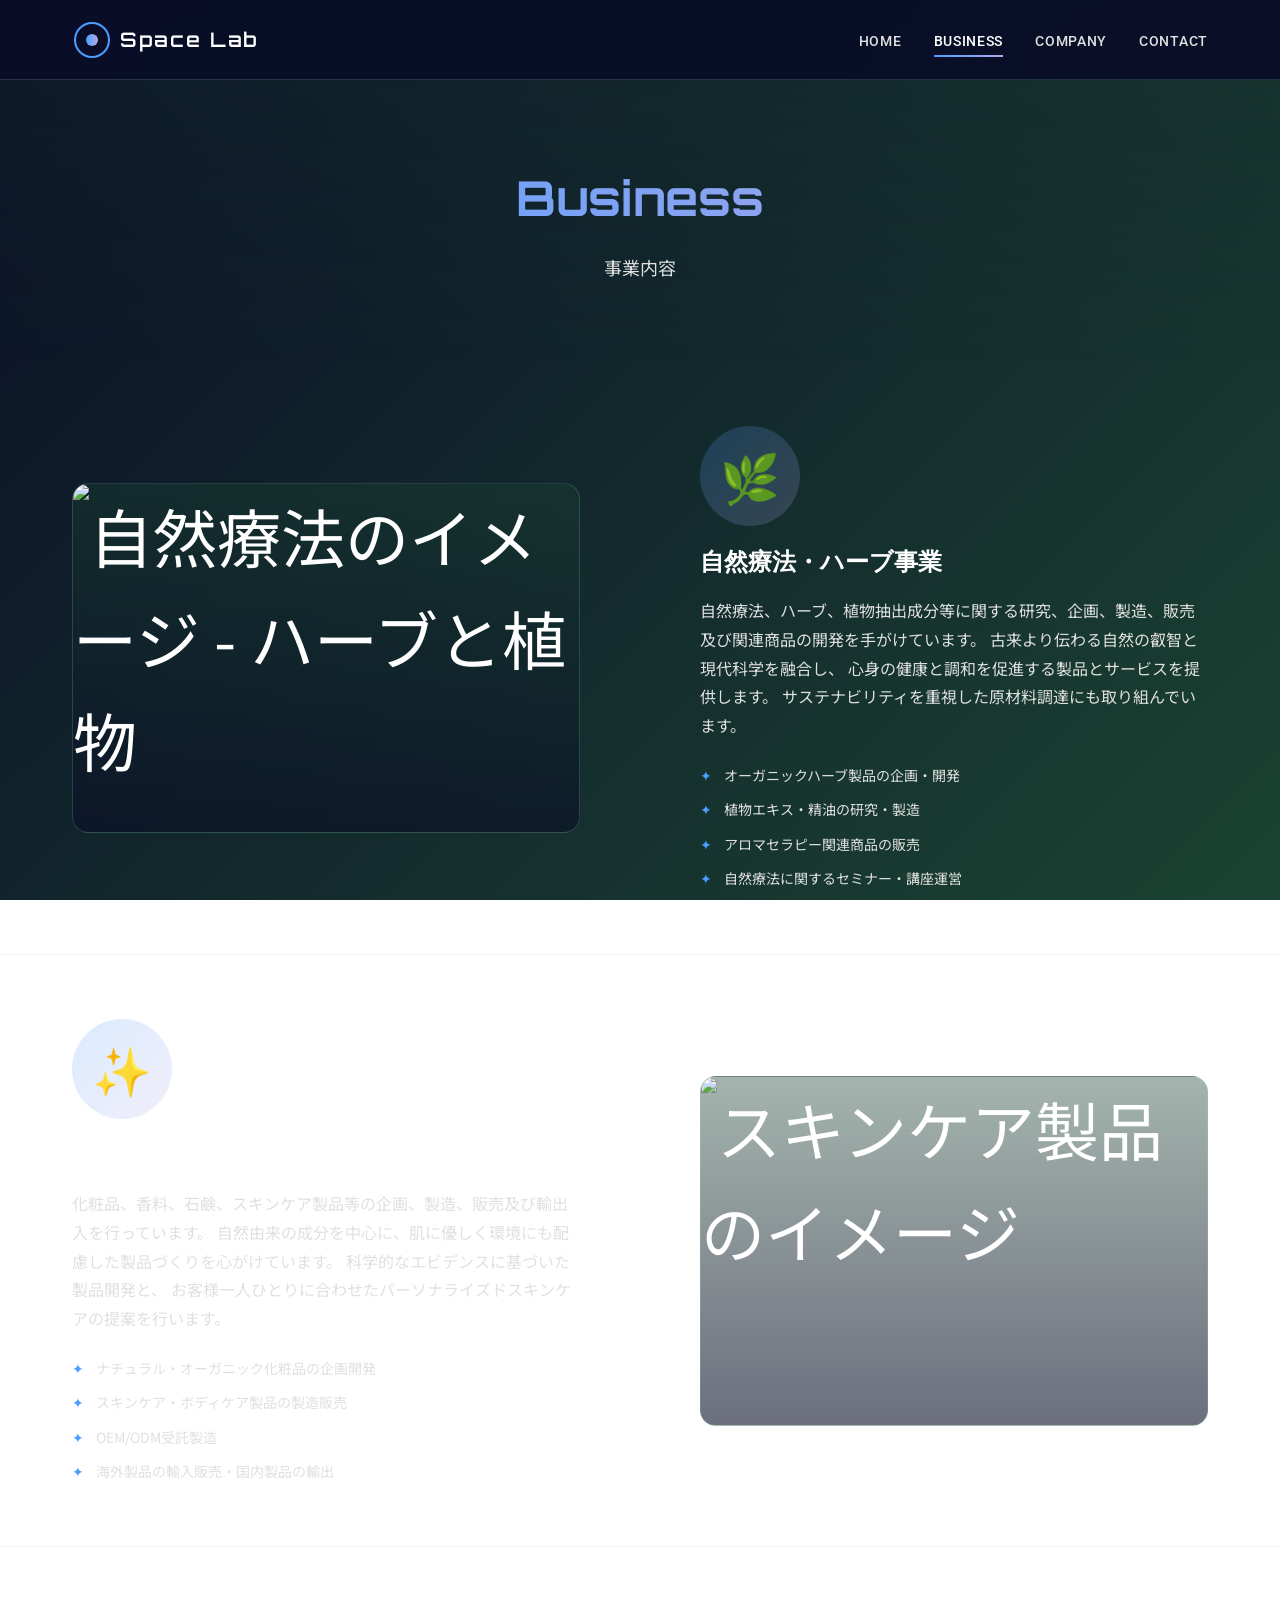
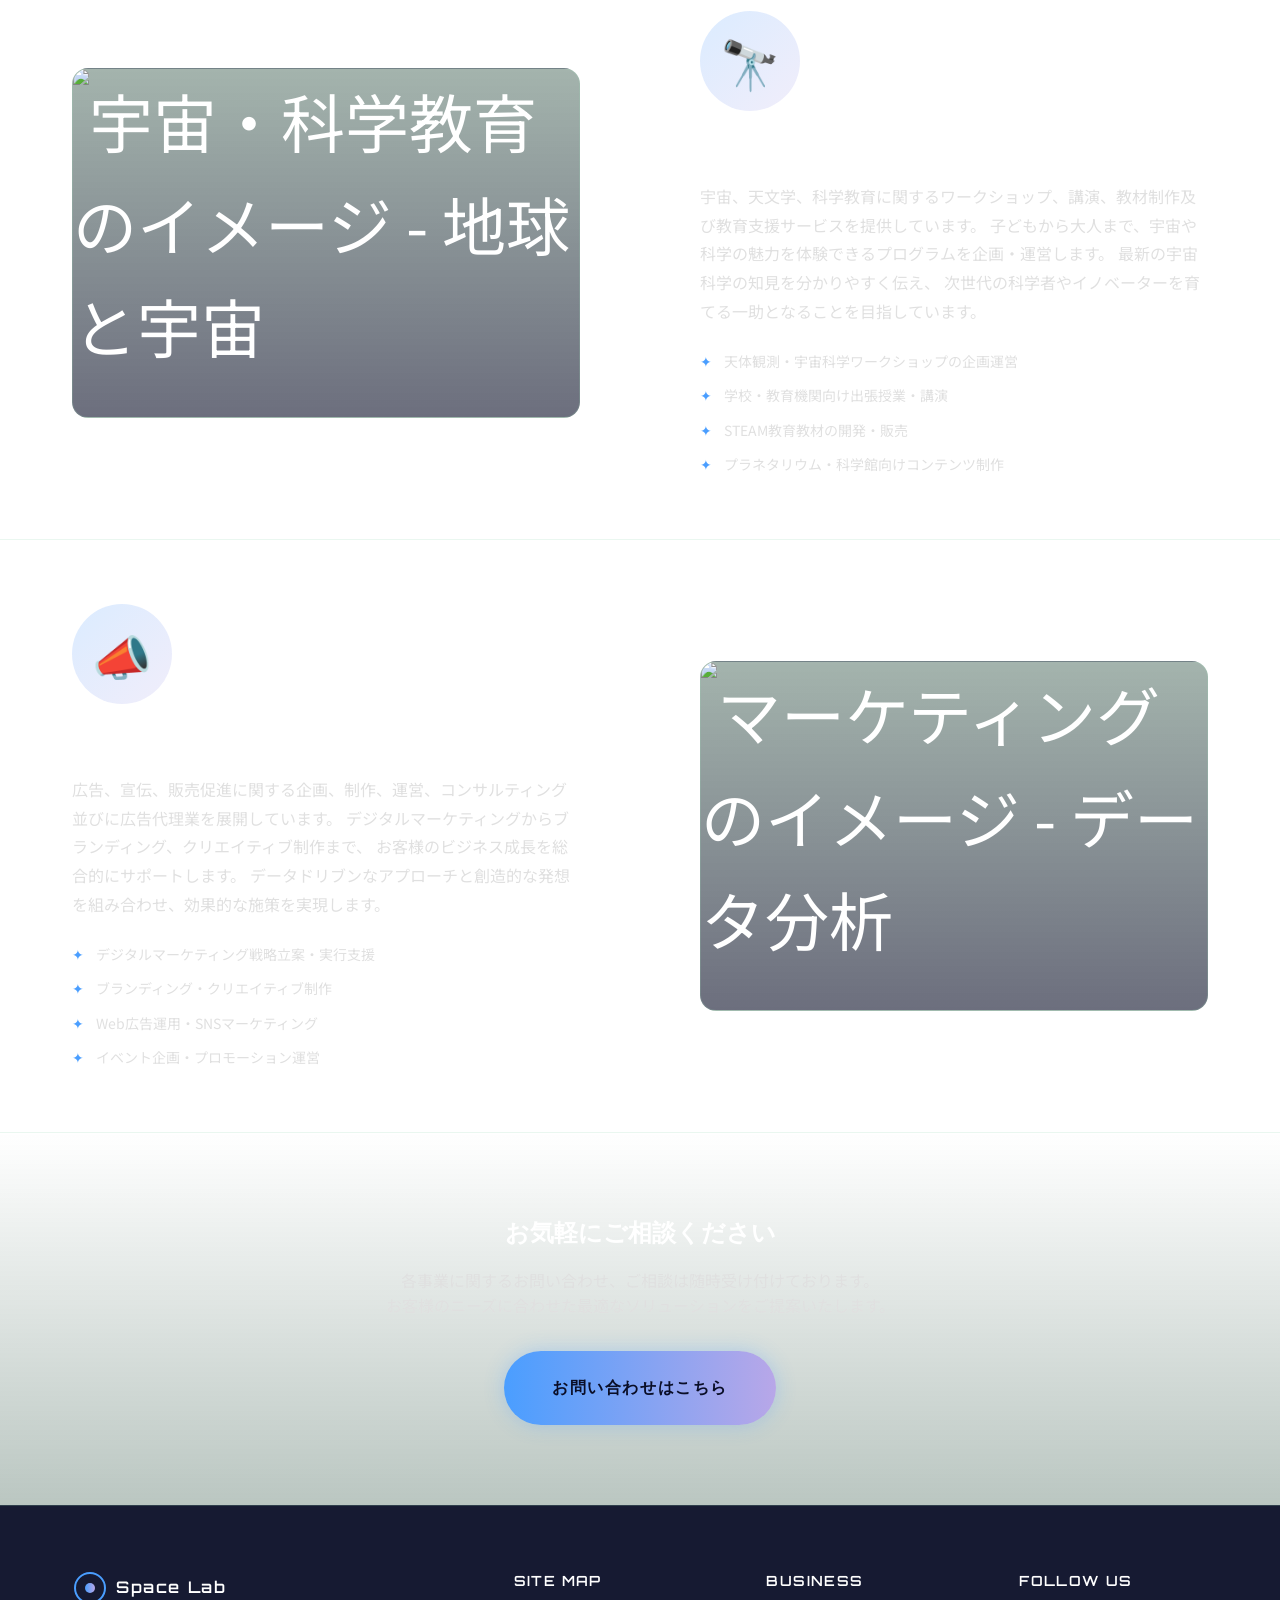
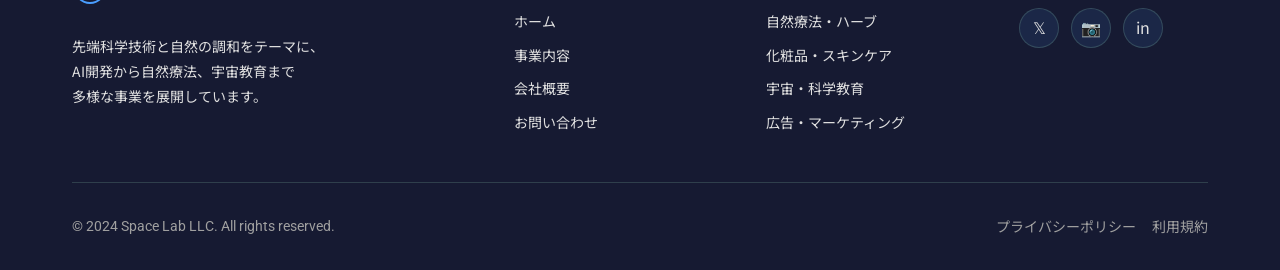
==== commit 9162be8d: "Remove AI/Tech business section" ====
--- a/business.html
+++ b/business.html
@@ -86,37 +86,6 @@
       </div>
     </section>
 
-    <!-- AI・先端技術事業 -->
-    <section class="business-detail" id="ai" aria-labelledby="ai-title">
-      <div class="container">
-        <div class="business-detail__inner">
-          <div class="business-detail__content fade-in-left">
-            <div class="business-detail__icon" aria-hidden="true">🧠</div>
-            <h2 class="business-detail__title" id="ai-title">AI・先端技術事業</h2>
-            <p class="business-detail__text">
-              人工知能（AI）やその他先端技術に関する研究、開発、設計、運用、教育及びコンサルティング業務を行っています。
-              機械学習、ディープラーニング、自然言語処理など最新のAI技術を活用し、
-              お客様のビジネス課題を解決するソリューションを提供します。
-              技術導入から運用支援、人材育成まで、包括的にサポートいたします。
-            </p>
-            <ul class="business-detail__list">
-              <li class="business-detail__item">AI/機械学習モデルの研究開発・実装支援</li>
-              <li class="business-detail__item">業務プロセス自動化（RPA・AI統合）</li>
-              <li class="business-detail__item">データ分析・予測モデル構築</li>
-              <li class="business-detail__item">AI技術導入コンサルティング・教育研修</li>
-            </ul>
-          </div>
-          <div class="business-detail__visual fade-in-right">
-            <div class="business-detail__image">
-              <img src="https://images.unsplash.com/photo-1677442136019-21780ecad995?w=600&h=400&fit=crop" 
-                   alt="AI技術のイメージ - ニューラルネットワークの可視化" 
-                   loading="lazy">
-            </div>
-          </div>
-        </div>
-      </div>
-    </section>
-
     <!-- 自然療法・ハーブ事業 -->
     <section class="business-detail" id="herb" aria-labelledby="herb-title">
       <div class="container">
@@ -286,7 +255,6 @@
         <div class="footer__section">
           <h3 class="footer__title">Business</h3>
           <ul class="footer__links">
-            <li><a href="#ai" class="footer__link">AI・先端技術</a></li>
             <li><a href="#herb" class="footer__link">自然療法・ハーブ</a></li>
             <li><a href="#cosmetics" class="footer__link">化粧品・スキンケア</a></li>
             <li><a href="#education" class="footer__link">宇宙・科学教育</a></li>
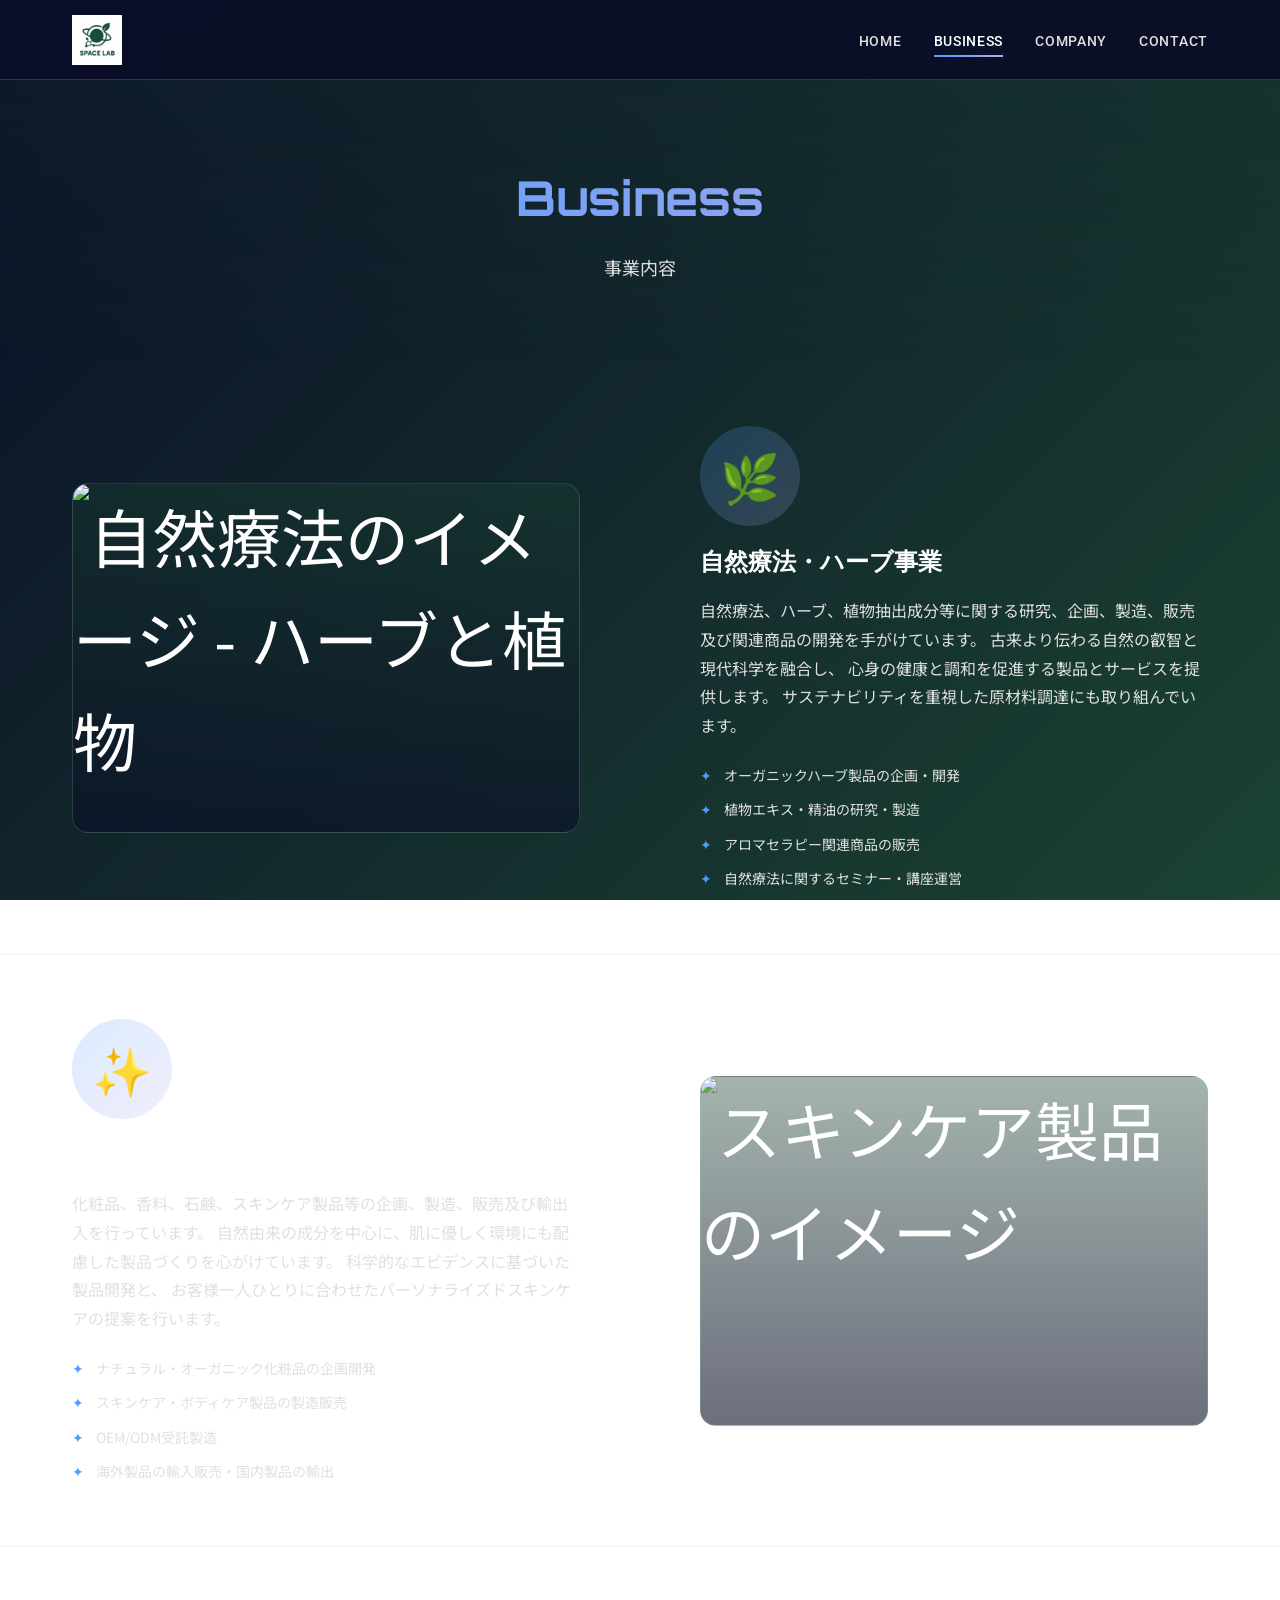
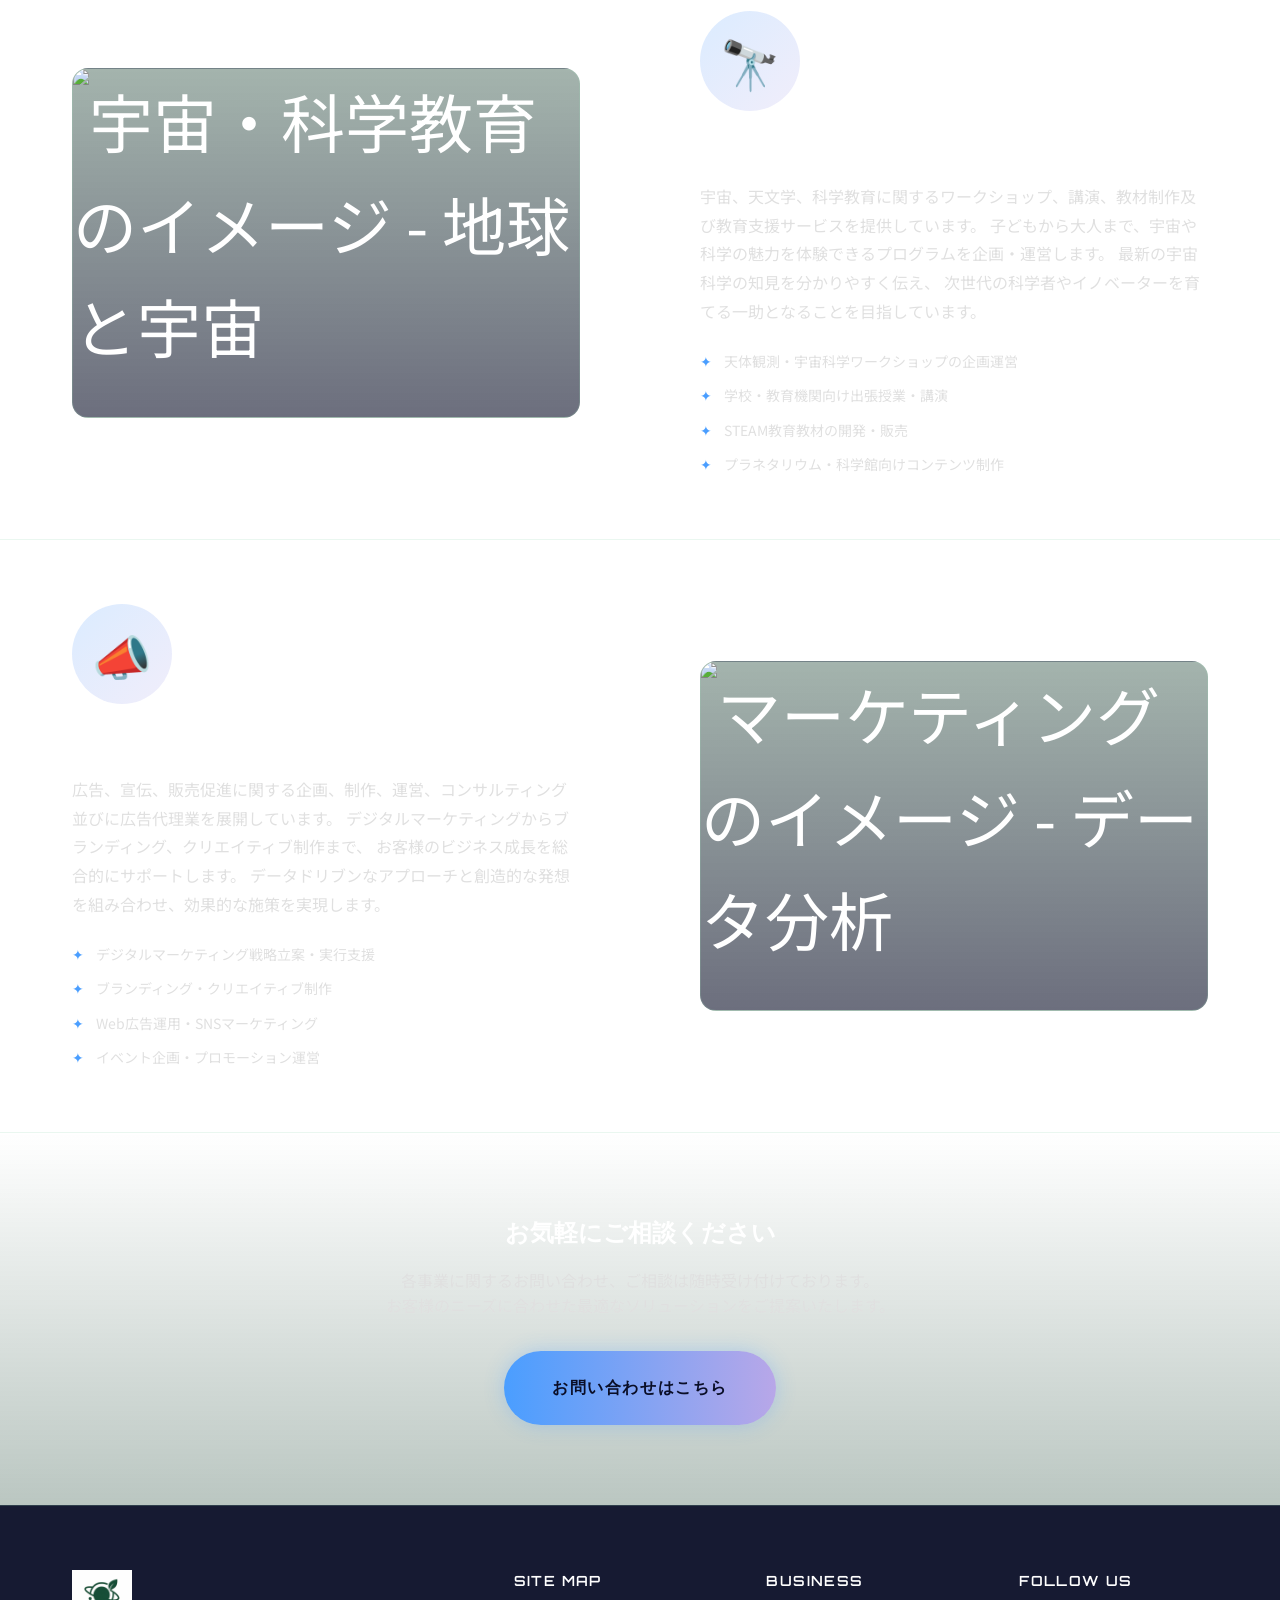
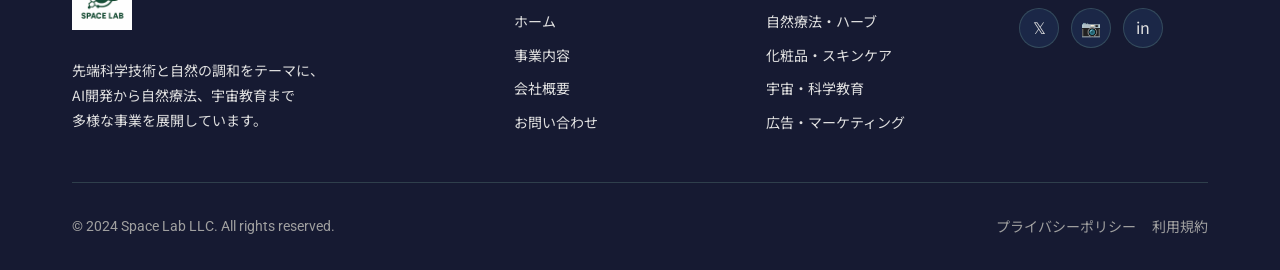
==== commit 423f8784: "Add company logo to header and footer" ====
--- a/business.html
+++ b/business.html
@@ -43,8 +43,7 @@
   <header class="header" id="header" role="banner">
     <div class="header__inner">
       <a href="index.html" class="header__logo" aria-label="Space Lab ホーム">
-        <span class="header__logo-icon" aria-hidden="true"></span>
-        <span class="header__logo-text">Space Lab</span>
+        <img src="images/logo.jpeg" alt="Space Lab" class="header__logo-img">
       </a>
       
       <nav class="nav" role="navigation" aria-label="メインナビゲーション">
@@ -232,8 +231,7 @@
       <div class="footer__inner">
         <div class="footer__section">
           <a href="index.html" class="footer__logo" aria-label="Space Lab ホーム">
-            <span class="footer__logo-icon" aria-hidden="true"></span>
-            <span class="footer__logo-text">Space Lab</span>
+            <img src="images/logo.jpeg" alt="Space Lab" class="footer__logo-img">
           </a>
           <p class="footer__description">
             先端科学技術と自然の調和をテーマに、<br>
--- a/css/variables.css
+++ b/css/variables.css
@@ -179,4 +179,4 @@
         --transition: 0s;
         --transition-slow: 0s;
     }
-}+}
--- a/css/common.css
+++ b/css/common.css
@@ -227,37 +227,10 @@
   color: var(--color-text-primary);
 }
 
-.header__logo-icon {
-  width: 40px;
-  height: 40px;
-  display: flex;
-  align-items: center;
-  justify-content: center;
-  position: relative;
-}
-
-.header__logo-icon::before {
-  content: '';
-  position: absolute;
-  width: 36px;
-  height: 36px;
-  border: 2px solid var(--color-accent);
-  border-radius: 50%;
-}
-
-.header__logo-icon::after {
-  content: '';
-  width: 12px;
-  height: 12px;
-  background: var(--gradient-accent);
-  border-radius: 50%;
-}
-
-.header__logo-text {
-  font-family: var(--font-heading);
-  font-size: var(--text-lg);
-  font-weight: var(--font-semibold);
-  letter-spacing: 0.1em;
+.header__logo-img {
+  height: 50px;
+  width: auto;
+  object-fit: contain;
 }
 
 /* ナビゲーション */
@@ -824,37 +797,10 @@
   margin-bottom: var(--space-3);
 }
 
-.footer__logo-icon {
-  width: 36px;
-  height: 36px;
-  display: flex;
-  align-items: center;
-  justify-content: center;
-  position: relative;
-}
-
-.footer__logo-icon::before {
-  content: '';
-  position: absolute;
-  width: 32px;
-  height: 32px;
-  border: 2px solid var(--color-accent);
-  border-radius: 50%;
-}
-
-.footer__logo-icon::after {
-  content: '';
-  width: 10px;
-  height: 10px;
-  background: var(--gradient-accent);
-  border-radius: 50%;
-}
-
-.footer__logo-text {
-  font-family: var(--font-heading);
-  font-size: var(--text-base);
-  font-weight: var(--font-semibold);
-  letter-spacing: 0.1em;
+.footer__logo-img {
+  height: 60px;
+  width: auto;
+  object-fit: contain;
 }
 
 .footer__description {
@@ -1637,3 +1583,4 @@
   border: 0;
 }
 
+
--- a/css/responsive.css
+++ b/css/responsive.css
@@ -328,3 +328,4 @@
   }
 }
 
+
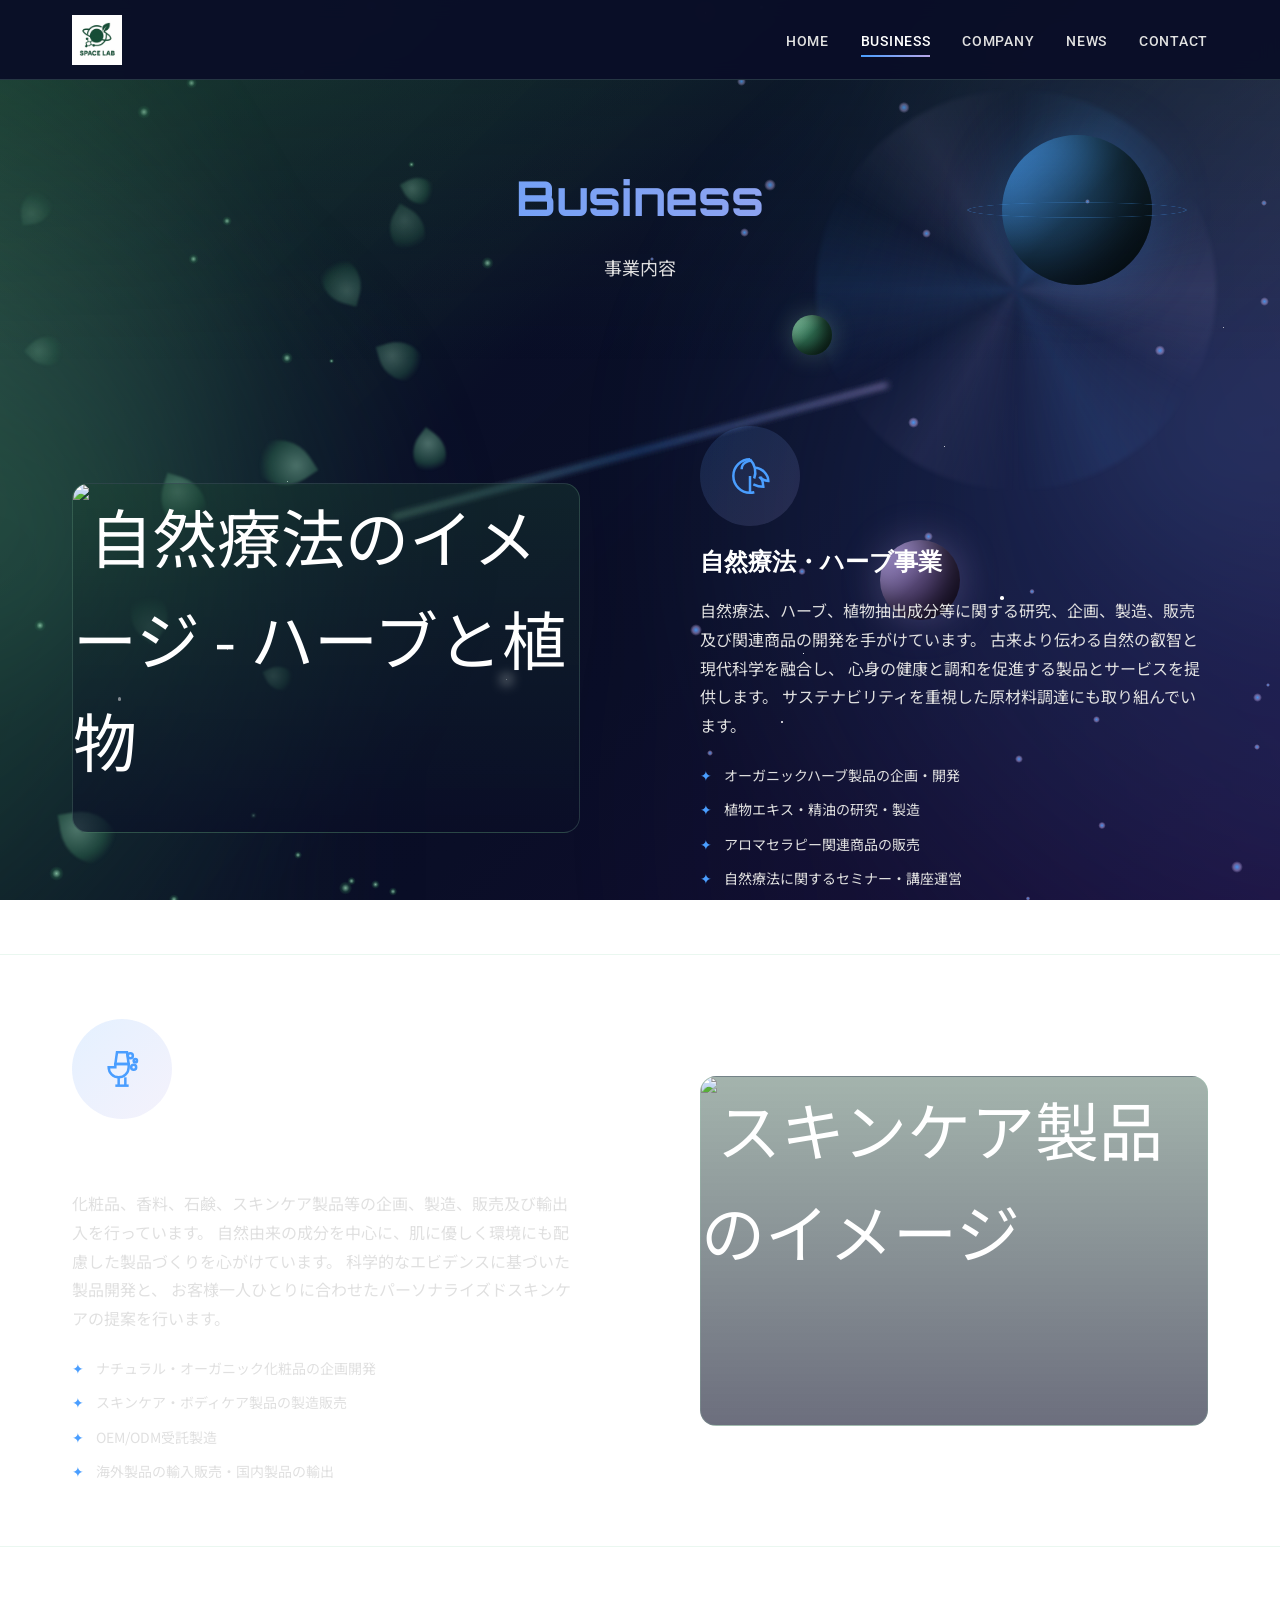
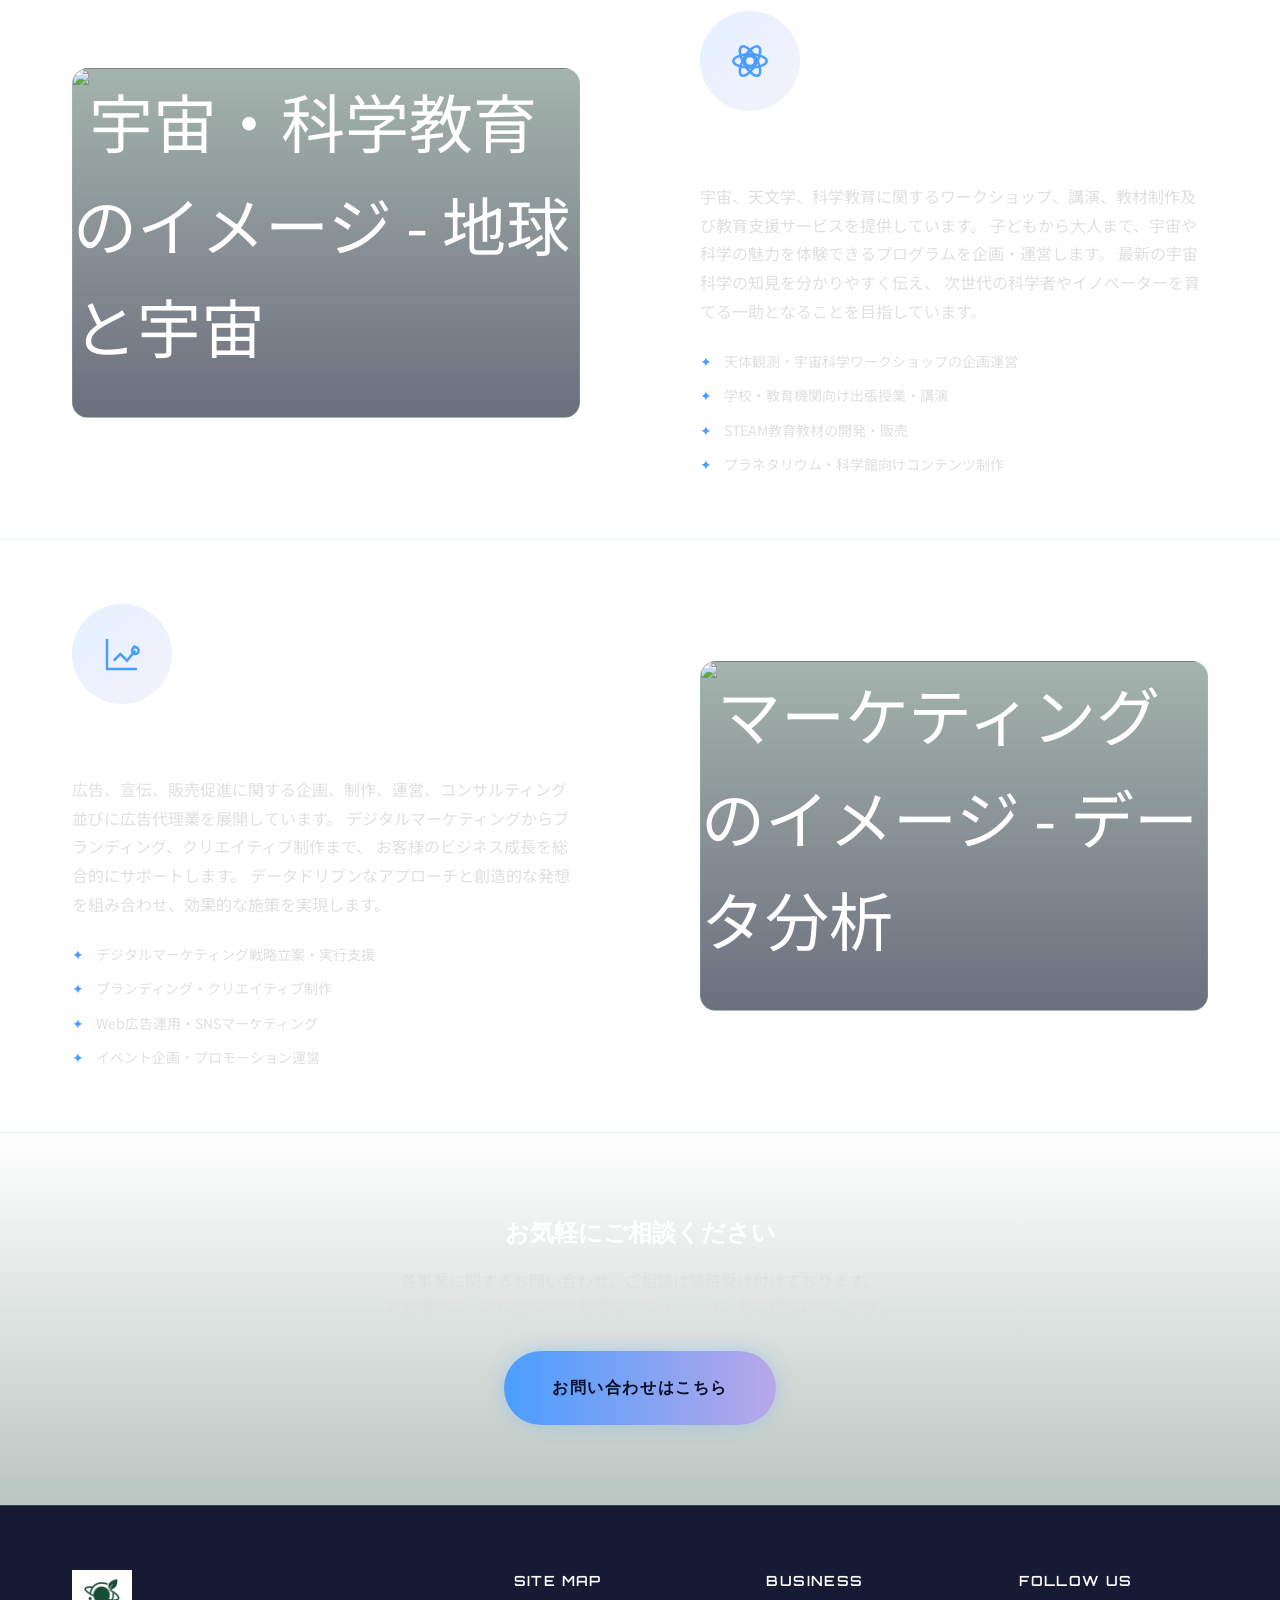
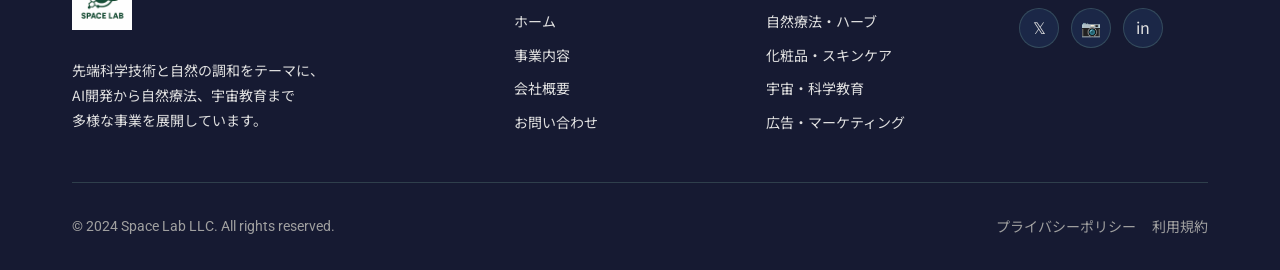
==== commit d1109090: "Add immersive space background, SVG icons, news page, and navigation updates" ====
--- a/business.html
+++ b/business.html
@@ -51,6 +51,7 @@
           <li><a href="index.html" class="nav__link">Home</a></li>
           <li><a href="business.html" class="nav__link active">Business</a></li>
           <li><a href="company.html" class="nav__link">Company</a></li>
+          <li><a href="news.html" class="nav__link">News</a></li>
           <li><a href="contact.html" class="nav__link">Contact</a></li>
         </ul>
       </nav>
@@ -70,6 +71,7 @@
       <li><a href="index.html" class="mobile-nav__link">Home</a></li>
       <li><a href="business.html" class="mobile-nav__link active">Business</a></li>
       <li><a href="company.html" class="mobile-nav__link">Company</a></li>
+      <li><a href="news.html" class="mobile-nav__link">News</a></li>
       <li><a href="contact.html" class="mobile-nav__link">Contact</a></li>
     </ul>
   </nav>
@@ -90,7 +92,16 @@
       <div class="container">
         <div class="business-detail__inner">
           <div class="business-detail__content fade-in-right">
-            <div class="business-detail__icon" aria-hidden="true">🌿</div>
+            <div class="business-detail__icon" aria-hidden="true">
+              <svg viewBox="0 0 24 24" xmlns="http://www.w3.org/2000/svg">
+                <path d="M12 2C6.5 2 2 6.5 2 12s4.5 10 10 10c.9 0 1.8-.1 2.6-.3"/>
+                <path d="M12 2c3 3 4 7.5 2.5 11.5"/>
+                <path d="M15 7c2 0 4 1 5.5 2.5S23 13 23 15c-2 0-4-1-5.5-2.5"/>
+                <path d="M18.5 12.5c1 2 1.5 4 1.5 6-2 0-4-.5-6-1.5"/>
+                <path d="M12 22V12"/>
+                <path d="M7 8c0-1.5.5-3 2-4s3-1.5 4-1"/>
+              </svg>
+            </div>
             <h2 class="business-detail__title" id="herb-title">自然療法・ハーブ事業</h2>
             <p class="business-detail__text">
               自然療法、ハーブ、植物抽出成分等に関する研究、企画、製造、販売及び関連商品の開発を手がけています。
@@ -121,7 +132,18 @@
       <div class="container">
         <div class="business-detail__inner">
           <div class="business-detail__content fade-in-left">
-            <div class="business-detail__icon" aria-hidden="true">✨</div>
+            <div class="business-detail__icon" aria-hidden="true">
+              <svg viewBox="0 0 24 24" xmlns="http://www.w3.org/2000/svg">
+                <path d="M9 2h6l1 7H8L9 2z"/>
+                <path d="M8 9h8v2a6 6 0 01-6 6H10a6 6 0 01-6-6h4z"/>
+                <path d="M10 17v5"/>
+                <path d="M14 17v5"/>
+                <path d="M8 22h8"/>
+                <circle cx="17" cy="4" r="1.5"/>
+                <circle cx="20" cy="7" r="1"/>
+                <circle cx="19" cy="11" r="1.5"/>
+              </svg>
+            </div>
             <h2 class="business-detail__title" id="cosmetics-title">化粧品・スキンケア事業</h2>
             <p class="business-detail__text">
               化粧品、香料、石鹸、スキンケア製品等の企画、製造、販売及び輸出入を行っています。
@@ -152,7 +174,14 @@
       <div class="container">
         <div class="business-detail__inner">
           <div class="business-detail__content fade-in-right">
-            <div class="business-detail__icon" aria-hidden="true">🔭</div>
+            <div class="business-detail__icon" aria-hidden="true">
+              <svg viewBox="0 0 24 24" xmlns="http://www.w3.org/2000/svg">
+                <circle cx="12" cy="12" r="3"/>
+                <ellipse cx="12" cy="12" rx="10" ry="4" transform="rotate(0)"/>
+                <ellipse cx="12" cy="12" rx="10" ry="4" transform="rotate(60 12 12)"/>
+                <ellipse cx="12" cy="12" rx="10" ry="4" transform="rotate(120 12 12)"/>
+              </svg>
+            </div>
             <h2 class="business-detail__title" id="education-title">宇宙・科学教育事業</h2>
             <p class="business-detail__text">
               宇宙、天文学、科学教育に関するワークショップ、講演、教材制作及び教育支援サービスを提供しています。
@@ -183,7 +212,14 @@
       <div class="container">
         <div class="business-detail__inner">
           <div class="business-detail__content fade-in-left">
-            <div class="business-detail__icon" aria-hidden="true">📣</div>
+            <div class="business-detail__icon" aria-hidden="true">
+              <svg viewBox="0 0 24 24" xmlns="http://www.w3.org/2000/svg">
+                <path d="M3 3v18h18"/>
+                <path d="M7 16l4-4 4 4 5-6"/>
+                <circle cx="20" cy="10" r="2"/>
+                <path d="M18.5 8.5L20 7"/>
+              </svg>
+            </div>
             <h2 class="business-detail__title" id="marketing-title">広告・マーケティング事業</h2>
             <p class="business-detail__text">
               広告、宣伝、販売促進に関する企画、制作、運営、コンサルティング並びに広告代理業を展開しています。
--- a/css/variables.css
+++ b/css/variables.css
@@ -180,3 +180,4 @@
         --transition-slow: 0s;
     }
 }
+
--- a/css/common.css
+++ b/css/common.css
@@ -39,7 +39,8 @@
 }
 
 /* ========================================
-   星空背景エフェクト
+   没入型宇宙×自然背景
+   右側: 宇宙 / 左側: 自然
    ======================================== */
 .stars-container {
   position: fixed;
@@ -50,25 +51,420 @@
   pointer-events: none;
   z-index: -1;
   overflow: hidden;
+  perspective: 1500px;
+  transform-style: preserve-3d;
+}
+
+/* ベース背景グラデーション（宇宙×自然の融合） */
+.cosmic-bg {
+  position: absolute;
+  top: 0;
+  left: 0;
+  width: 100%;
+  height: 100%;
+  background: 
+    linear-gradient(135deg, 
+      rgba(27, 67, 50, 0.9) 0%, 
+      rgba(10, 14, 39, 0.95) 40%,
+      rgba(10, 14, 39, 1) 60%,
+      rgba(20, 10, 50, 1) 100%);
+}
+
+/* 自然側（左）のオーラ */
+.nature-glow {
+  position: absolute;
+  top: 0;
+  left: -20%;
+  width: 70%;
+  height: 120%;
+  background: 
+    radial-gradient(ellipse at 30% 50%, rgba(45, 106, 79, 0.4) 0%, transparent 50%),
+    radial-gradient(ellipse at 10% 30%, rgba(149, 213, 178, 0.2) 0%, transparent 40%),
+    radial-gradient(ellipse at 20% 80%, rgba(27, 67, 50, 0.5) 0%, transparent 45%);
+  animation: nature-pulse 8s ease-in-out infinite;
+  filter: blur(40px);
+}
+
+@keyframes nature-pulse {
+  0%, 100% {
+    transform: scale(1) translateX(0);
+    opacity: 0.8;
+  }
+  50% {
+    transform: scale(1.1) translateX(20px);
+    opacity: 1;
+  }
+}
+
+/* 宇宙側（右）の銀河 */
+.galaxy {
+  position: absolute;
+  top: -50%;
+  right: -30%;
+  width: 120%;
+  height: 200%;
+  background: 
+    radial-gradient(ellipse at 70% 50%, rgba(74, 158, 255, 0.15) 0%, transparent 40%),
+    radial-gradient(ellipse at 90% 30%, rgba(184, 167, 232, 0.2) 0%, transparent 35%),
+    radial-gradient(ellipse at 80% 70%, rgba(100, 100, 200, 0.15) 0%, transparent 45%);
+  animation: galaxy-rotate 120s linear infinite;
+  filter: blur(30px);
+}
+
+@keyframes galaxy-rotate {
+  0% {
+    transform: rotate(0deg);
+  }
+  100% {
+    transform: rotate(360deg);
+  }
+}
+
+/* 渦巻き銀河 */
+.spiral-galaxy {
+  position: absolute;
+  top: 10%;
+  right: 5%;
+  width: 400px;
+  height: 400px;
+  border-radius: 50%;
+  background: 
+    conic-gradient(from 0deg, 
+      transparent 0deg, 
+      rgba(74, 158, 255, 0.1) 30deg, 
+      transparent 60deg,
+      rgba(184, 167, 232, 0.1) 90deg,
+      transparent 120deg,
+      rgba(74, 158, 255, 0.08) 150deg,
+      transparent 180deg,
+      rgba(184, 167, 232, 0.08) 210deg,
+      transparent 240deg,
+      rgba(74, 158, 255, 0.1) 270deg,
+      transparent 300deg,
+      rgba(184, 167, 232, 0.1) 330deg,
+      transparent 360deg);
+  animation: spiral-spin 60s linear infinite;
+  filter: blur(2px);
+}
+
+@keyframes spiral-spin {
+  0% {
+    transform: rotate(0deg) scale(1);
+  }
+  50% {
+    transform: rotate(180deg) scale(1.1);
+  }
+  100% {
+    transform: rotate(360deg) scale(1);
+  }
+}
+
+/* 惑星 */
+.planet {
+  position: absolute;
+  border-radius: 50%;
+  box-shadow: inset -20px -10px 40px rgba(0, 0, 0, 0.6);
+}
+
+.planet--large {
+  top: 15%;
+  right: 10%;
+  width: 150px;
+  height: 150px;
+  background: linear-gradient(135deg, #4A9EFF 0%, #1a3a5c 50%, #0a1628 100%);
+  animation: planet-float 20s ease-in-out infinite;
+  box-shadow: 
+    inset -30px -20px 50px rgba(0, 0, 0, 0.7),
+    0 0 60px rgba(74, 158, 255, 0.3);
+}
+
+.planet--medium {
+  top: 60%;
+  right: 25%;
+  width: 80px;
+  height: 80px;
+  background: linear-gradient(135deg, #B8A7E8 0%, #5a4a7a 50%, #2a1a4a 100%);
+  animation: planet-float 15s ease-in-out infinite reverse;
+  box-shadow: 
+    inset -15px -10px 30px rgba(0, 0, 0, 0.7),
+    0 0 40px rgba(184, 167, 232, 0.3);
+}
+
+.planet--small {
+  top: 35%;
+  right: 35%;
+  width: 40px;
+  height: 40px;
+  background: linear-gradient(135deg, #95D5B2 0%, #2D6A4F 50%, #1B4332 100%);
+  animation: planet-float 25s ease-in-out infinite;
+  box-shadow: 
+    inset -8px -5px 15px rgba(0, 0, 0, 0.7),
+    0 0 25px rgba(149, 213, 178, 0.3);
+}
+
+/* 惑星のリング */
+.planet--large::after {
+  content: '';
+  position: absolute;
+  top: 50%;
+  left: 50%;
+  width: 220px;
+  height: 60px;
+  border: 2px solid rgba(74, 158, 255, 0.3);
+  border-radius: 50%;
+  transform: translate(-50%, -50%) rotateX(75deg);
+}
+
+@keyframes planet-float {
+  0%, 100% {
+    transform: translateY(0) translateX(0);
+  }
+  25% {
+    transform: translateY(-20px) translateX(10px);
+  }
+  50% {
+    transform: translateY(-10px) translateX(-15px);
+  }
+  75% {
+    transform: translateY(-25px) translateX(5px);
+  }
+}
+
+/* 星のレイヤー */
+.stars-layer {
+  position: absolute;
+  top: 0;
+  left: 0;
+  width: 200%;
+  height: 200%;
+}
+
+.stars-layer--back {
+  animation: stars-drift 180s linear infinite;
+}
+
+.stars-layer--middle {
+  animation: stars-drift 120s linear infinite reverse;
+}
+
+.stars-layer--front {
+  animation: stars-drift 80s linear infinite;
+}
+
+@keyframes stars-drift {
+  0% {
+    transform: translate(0, 0) rotate(0deg);
+  }
+  100% {
+    transform: translate(-25%, -25%) rotate(10deg);
+  }
 }
 
 .star {
   position: absolute;
-  background: var(--color-text-primary);
+  background: #ffffff;
   border-radius: 50%;
+  animation: star-twinkle var(--star-duration, 3s) ease-in-out infinite;
+  animation-delay: var(--star-delay, 0s);
+}
+
+.star--bright {
+  box-shadow: 0 0 10px 3px rgba(255, 255, 255, 0.5);
+}
+
+.star--colored {
+  background: var(--star-color, #ffffff);
+  box-shadow: 0 0 12px 4px var(--star-color, #ffffff);
+}
+
+@keyframes star-twinkle {
+  0%, 100% {
+    opacity: 0.3;
+    transform: scale(0.8);
+  }
+  50% {
+    opacity: var(--star-opacity, 1);
+    transform: scale(1.2);
+  }
+}
+
+/* 流れ星（ゆっくり） */
+.shooting-star {
+  position: absolute;
+  width: 180px;
+  height: 2px;
+  background: linear-gradient(90deg, rgba(255, 255, 255, 1), rgba(74, 158, 255, 0.5), transparent);
+  border-radius: 2px;
   opacity: 0;
-  animation: twinkle var(--star-duration, 3s) ease-in-out infinite;
-  animation-delay: var(--star-delay, 0s);
-}
-
-@keyframes twinkle {
+  transform: rotate(-45deg);
+  animation: shooting-fall var(--shooting-duration, 8s) ease-in-out infinite;
+  animation-delay: var(--shooting-delay, 0s);
+}
+
+@keyframes shooting-fall {
+  0% {
+    opacity: 0;
+    transform: translateX(0) translateY(0) rotate(-45deg) scaleX(0.3);
+  }
+  3% {
+    opacity: 0.8;
+    transform: translateX(30px) translateY(30px) rotate(-45deg) scaleX(0.8);
+  }
+  8% {
+    opacity: 1;
+    transform: translateX(100px) translateY(100px) rotate(-45deg) scaleX(1);
+  }
+  15% {
+    opacity: 0.6;
+    transform: translateX(250px) translateY(250px) rotate(-45deg) scaleX(1.2);
+  }
+  25% {
+    opacity: 0;
+    transform: translateX(450px) translateY(450px) rotate(-45deg) scaleX(1.5);
+  }
+  100% {
+    opacity: 0;
+  }
+}
+
+/* 自然の葉っぱ・植物要素 */
+.leaf {
+  position: absolute;
+  left: 0;
+  width: var(--leaf-size, 30px);
+  height: var(--leaf-size, 30px);
+  background: radial-gradient(ellipse at 30% 30%, 
+    rgba(149, 213, 178, var(--leaf-opacity, 0.3)) 0%, 
+    rgba(45, 106, 79, var(--leaf-opacity, 0.2)) 50%,
+    transparent 70%);
+  border-radius: 0 70% 0 70%;
+  transform: rotate(var(--leaf-rotation, 45deg));
+  animation: leaf-sway var(--leaf-duration, 10s) ease-in-out infinite;
+  animation-delay: var(--leaf-delay, 0s);
+  filter: blur(1px);
+}
+
+@keyframes leaf-sway {
   0%, 100% {
-    opacity: 0;
-    transform: scale(0.5);
+    transform: rotate(var(--leaf-rotation, 45deg)) translateY(0) translateX(0);
+    opacity: var(--leaf-opacity, 0.3);
+  }
+  25% {
+    transform: rotate(calc(var(--leaf-rotation, 45deg) + 10deg)) translateY(-20px) translateX(10px);
   }
   50% {
-    opacity: var(--star-opacity, 0.8);
-    transform: scale(1);
+    transform: rotate(calc(var(--leaf-rotation, 45deg) - 5deg)) translateY(-40px) translateX(-5px);
+    opacity: calc(var(--leaf-opacity, 0.3) + 0.1);
+  }
+  75% {
+    transform: rotate(calc(var(--leaf-rotation, 45deg) + 5deg)) translateY(-20px) translateX(15px);
+  }
+}
+
+/* 有機的な光の粒子（自然側） */
+.nature-particle {
+  position: absolute;
+  left: 0;
+  width: var(--particle-size, 8px);
+  height: var(--particle-size, 8px);
+  background: radial-gradient(circle, 
+    rgba(149, 213, 178, 0.8) 0%, 
+    rgba(45, 106, 79, 0.4) 40%,
+    transparent 70%);
+  border-radius: 50%;
+  animation: nature-float var(--float-duration, 15s) ease-in-out infinite;
+  animation-delay: var(--float-delay, 0s);
+}
+
+@keyframes nature-float {
+  0%, 100% {
+    transform: translateY(0) translateX(0) scale(1);
+    opacity: 0.4;
+  }
+  25% {
+    transform: translateY(-50px) translateX(30px) scale(1.2);
+    opacity: 0.8;
+  }
+  50% {
+    transform: translateY(-20px) translateX(-20px) scale(0.8);
+    opacity: 0.5;
+  }
+  75% {
+    transform: translateY(-60px) translateX(20px) scale(1.1);
+    opacity: 0.9;
+  }
+}
+
+/* 宇宙の光の粒子（右側） */
+.space-particle {
+  position: absolute;
+  right: 0;
+  width: var(--particle-size, 6px);
+  height: var(--particle-size, 6px);
+  background: radial-gradient(circle, 
+    rgba(74, 158, 255, 0.9) 0%, 
+    rgba(184, 167, 232, 0.5) 40%,
+    transparent 70%);
+  border-radius: 50%;
+  animation: space-float var(--float-duration, 20s) ease-in-out infinite;
+  animation-delay: var(--float-delay, 0s);
+}
+
+@keyframes space-float {
+  0%, 100% {
+    transform: translateY(0) translateX(0) scale(1);
+    opacity: 0.5;
+  }
+  33% {
+    transform: translateY(-40px) translateX(-40px) scale(1.3);
+    opacity: 1;
+  }
+  66% {
+    transform: translateY(-80px) translateX(20px) scale(0.9);
+    opacity: 0.6;
+  }
+}
+
+/* つながりの光線（宇宙と自然をつなぐ） */
+.connection-beam {
+  position: absolute;
+  top: 50%;
+  left: 30%;
+  width: 40%;
+  height: 2px;
+  background: linear-gradient(90deg, 
+    rgba(149, 213, 178, 0.5) 0%,
+    rgba(74, 158, 255, 0.3) 50%,
+    rgba(184, 167, 232, 0.5) 100%);
+  transform: rotate(-15deg);
+  animation: beam-pulse 5s ease-in-out infinite;
+  filter: blur(3px);
+}
+
+.connection-beam:nth-child(2) {
+  top: 30%;
+  left: 20%;
+  width: 50%;
+  transform: rotate(10deg);
+  animation-delay: 1.5s;
+}
+
+.connection-beam:nth-child(3) {
+  top: 70%;
+  left: 25%;
+  width: 45%;
+  transform: rotate(-5deg);
+  animation-delay: 3s;
+}
+
+@keyframes beam-pulse {
+  0%, 100% {
+    opacity: 0.2;
+    transform: rotate(var(--beam-rotation, -15deg)) scaleX(1);
+  }
+  50% {
+    opacity: 0.5;
+    transform: rotate(var(--beam-rotation, -15deg)) scaleX(1.1);
   }
 }
 
@@ -615,10 +1011,18 @@
   display: flex;
   align-items: center;
   justify-content: center;
-  background: linear-gradient(135deg, rgba(74, 158, 255, 0.2) 0%, rgba(184, 167, 232, 0.2) 100%);
+  background: linear-gradient(135deg, rgba(74, 158, 255, 0.15) 0%, rgba(184, 167, 232, 0.15) 100%);
   border-radius: 50%;
   margin-bottom: var(--space-4);
   font-size: var(--text-2xl);
+}
+
+.business-card__icon svg {
+  width: 32px;
+  height: 32px;
+  stroke: var(--color-accent);
+  stroke-width: 1.5;
+  fill: none;
 }
 
 .business-card__title {
@@ -739,6 +1143,102 @@
   font-size: var(--text-base);
   color: var(--color-text-primary);
   font-weight: var(--font-medium);
+}
+
+/* ========================================
+   ニュース一覧ページ
+   ======================================== */
+.news-list {
+  display: flex;
+  flex-direction: column;
+  gap: var(--space-5);
+}
+
+.news-card {
+  display: flex;
+  flex-direction: column;
+  gap: var(--space-4);
+  padding: var(--space-6);
+  background: var(--gradient-card);
+  border: 1px solid var(--border-color);
+  border-radius: var(--border-radius-lg);
+  transition: var(--transition);
+}
+
+.news-card:hover {
+  border-color: var(--border-color-hover);
+  transform: translateY(-4px);
+  box-shadow: var(--shadow-lg);
+}
+
+.news-card__date {
+  display: flex;
+  flex-direction: column;
+  align-items: flex-start;
+  gap: 2px;
+}
+
+.news-card__year {
+  font-family: var(--font-accent);
+  font-size: var(--text-xs);
+  color: var(--color-text-muted);
+}
+
+.news-card__day {
+  font-family: var(--font-heading);
+  font-size: var(--text-xl);
+  font-weight: var(--font-bold);
+  color: var(--color-accent);
+}
+
+.news-card__content {
+  flex: 1;
+}
+
+.news-card__category {
+  display: inline-block;
+  font-family: var(--font-accent);
+  font-size: var(--text-xs);
+  font-weight: var(--font-medium);
+  color: var(--color-light-mint);
+  background: rgba(149, 213, 178, 0.15);
+  padding: 4px 12px;
+  border-radius: var(--border-radius-full);
+  margin-bottom: var(--space-3);
+}
+
+.news-card__title {
+  font-size: var(--text-lg);
+  font-weight: var(--font-semibold);
+  color: var(--color-text-primary);
+  margin-bottom: var(--space-3);
+  line-height: var(--leading-tight);
+}
+
+.news-card__excerpt {
+  font-size: var(--text-sm);
+  color: var(--color-text-secondary);
+  line-height: var(--leading-relaxed);
+}
+
+@media (min-width: 768px) {
+  .news-card {
+    flex-direction: row;
+    gap: var(--space-6);
+  }
+
+  .news-card__date {
+    flex-shrink: 0;
+    width: 80px;
+    align-items: center;
+    text-align: center;
+    padding-right: var(--space-6);
+    border-right: 1px solid var(--border-color);
+  }
+
+  .news-card__day {
+    font-size: var(--text-2xl);
+  }
 }
 
 /* ========================================
@@ -1118,10 +1618,18 @@
   display: flex;
   align-items: center;
   justify-content: center;
-  background: linear-gradient(135deg, rgba(74, 158, 255, 0.2) 0%, rgba(184, 167, 232, 0.2) 100%);
+  background: linear-gradient(135deg, rgba(74, 158, 255, 0.15) 0%, rgba(184, 167, 232, 0.15) 100%);
   border-radius: 50%;
   margin-bottom: var(--space-4);
   font-size: var(--text-3xl);
+}
+
+.business-detail__icon svg {
+  width: 40px;
+  height: 40px;
+  stroke: var(--color-accent);
+  stroke-width: 1.5;
+  fill: none;
 }
 
 .business-detail__title {
--- a/css/responsive.css
+++ b/css/responsive.css
@@ -329,3 +329,4 @@
 }
 
 
+
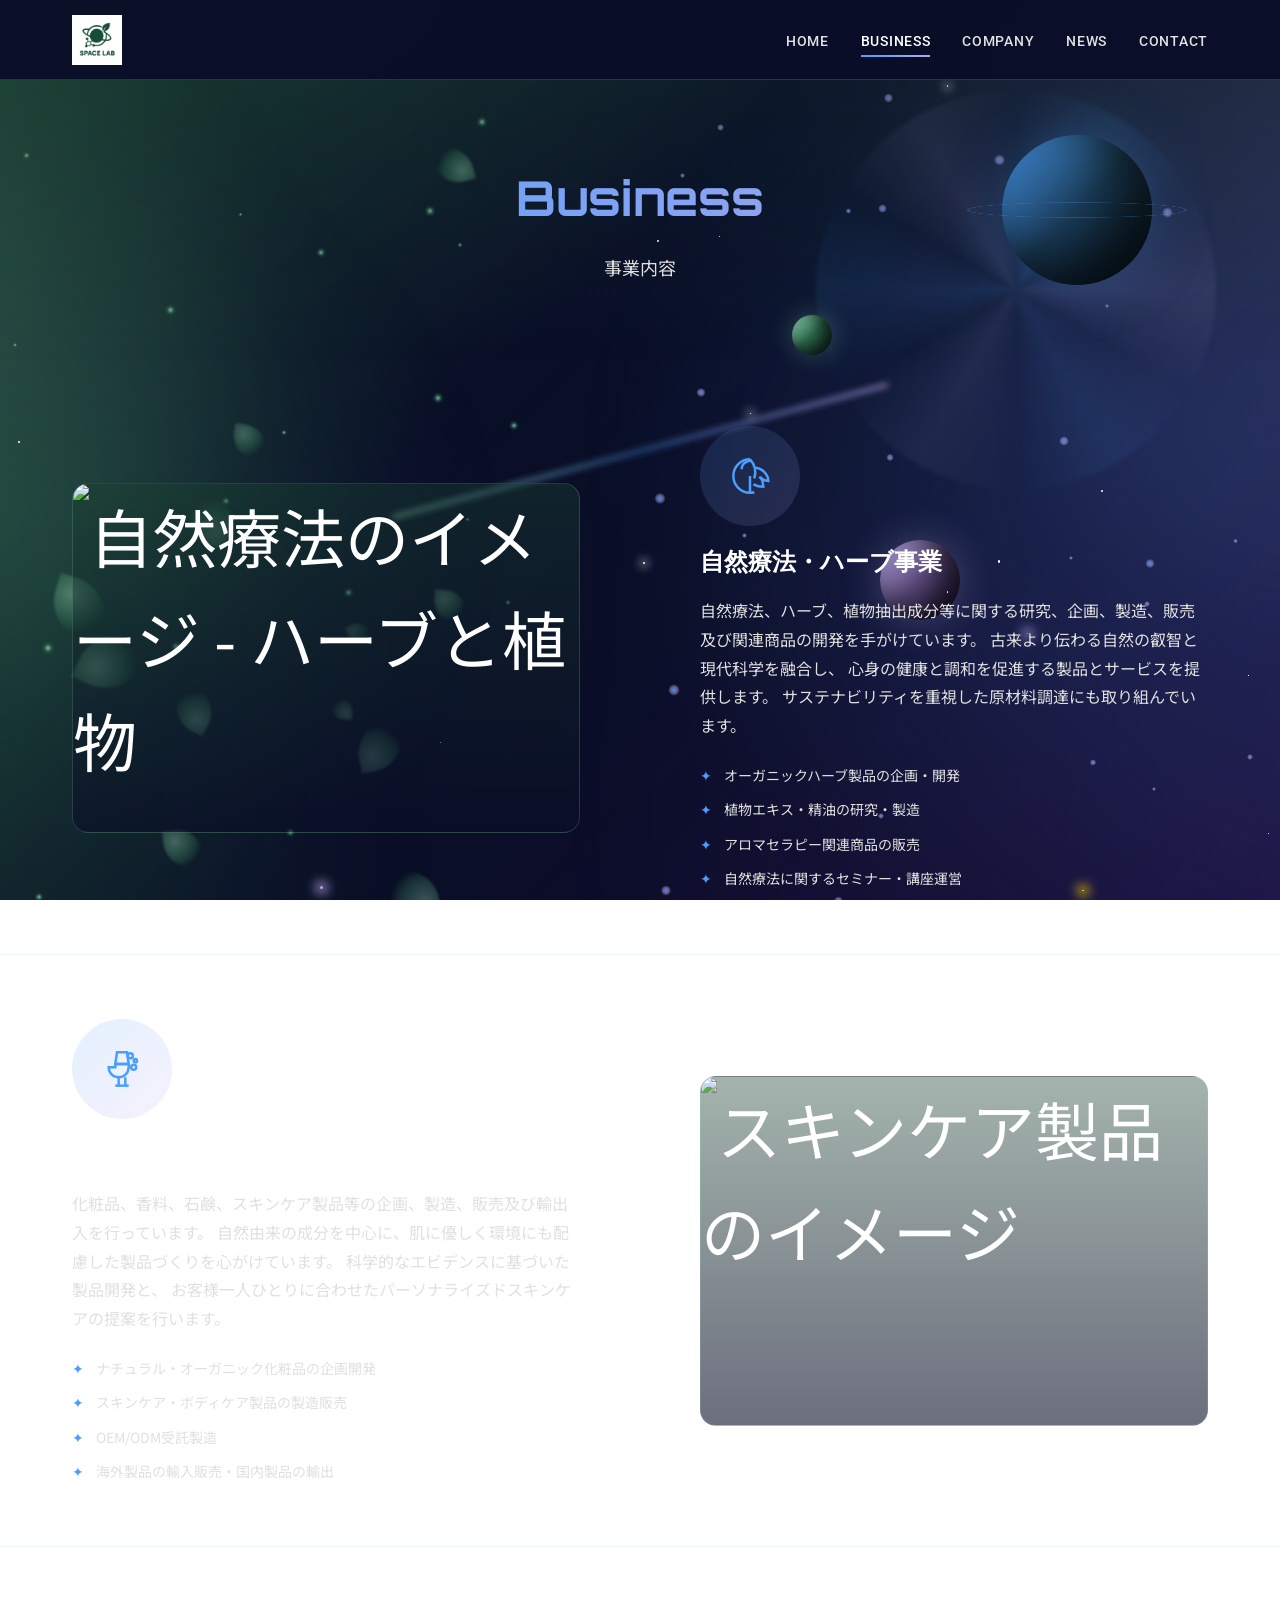
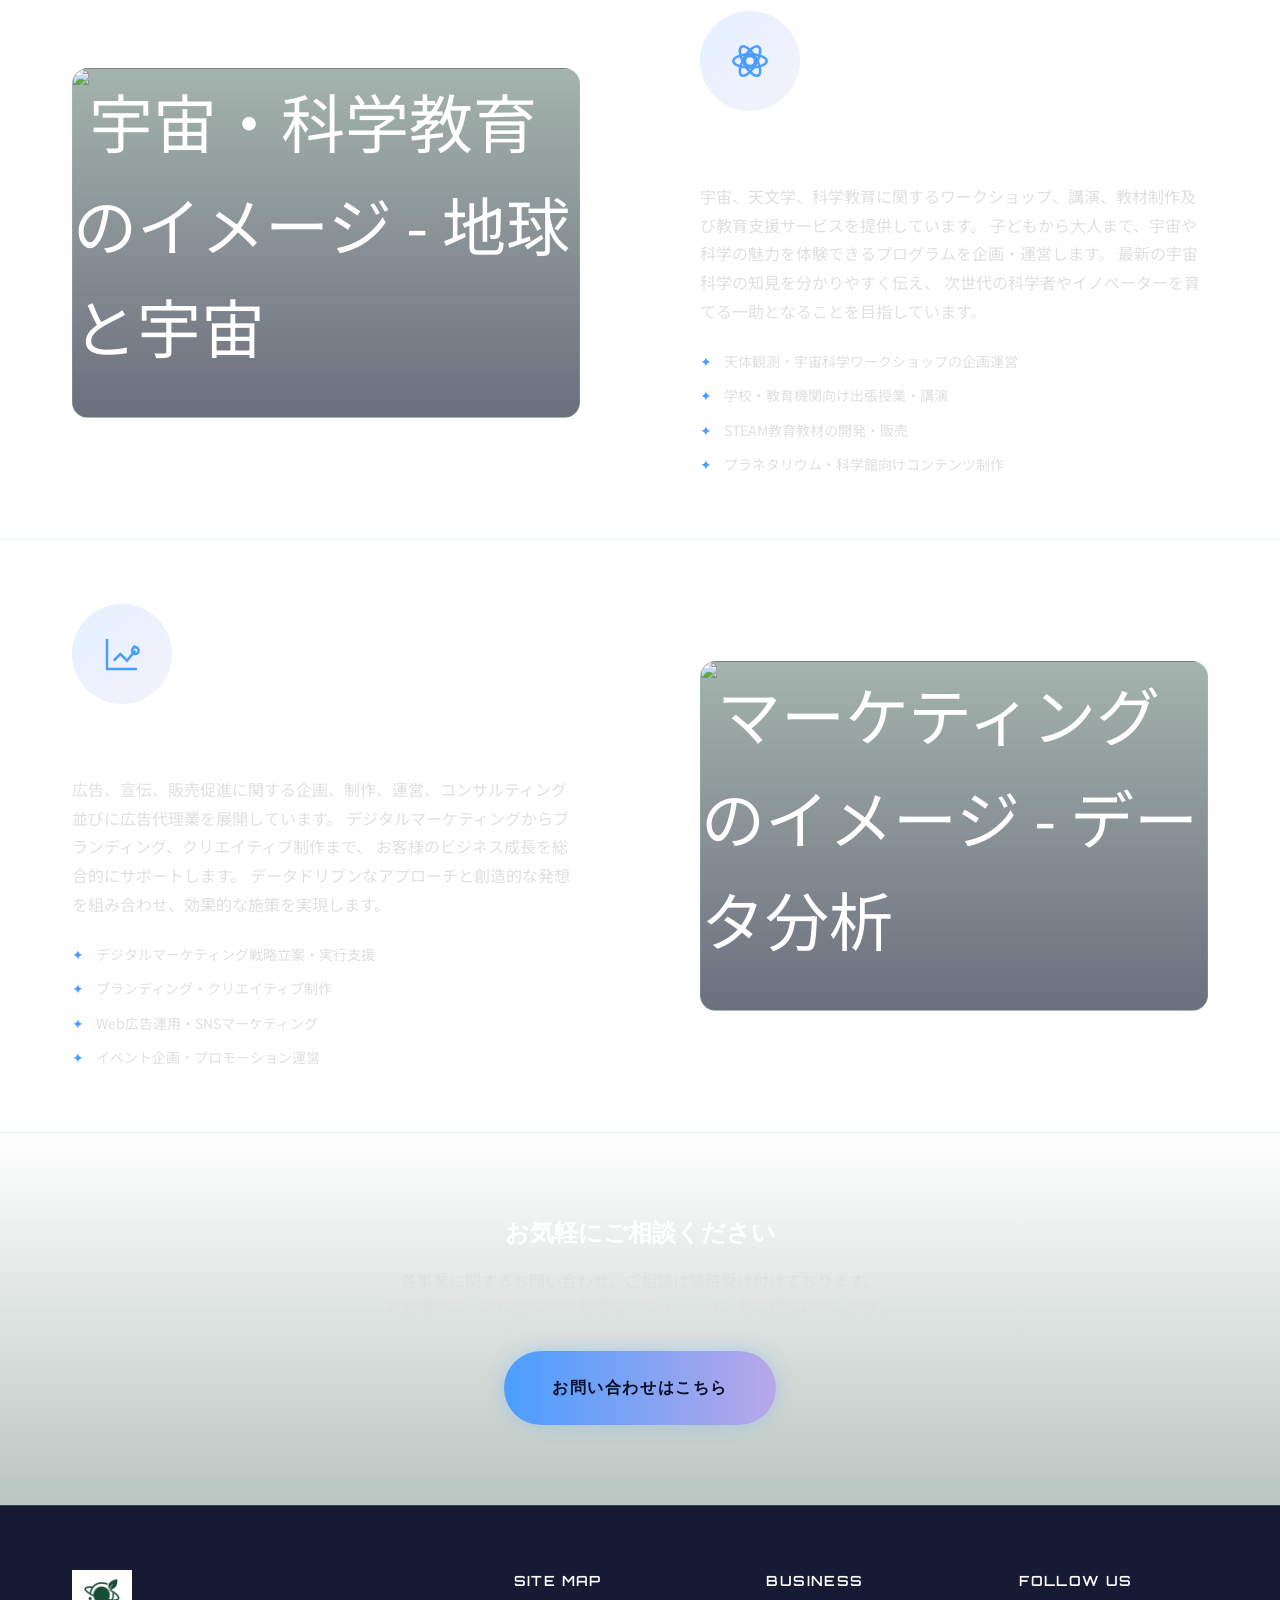
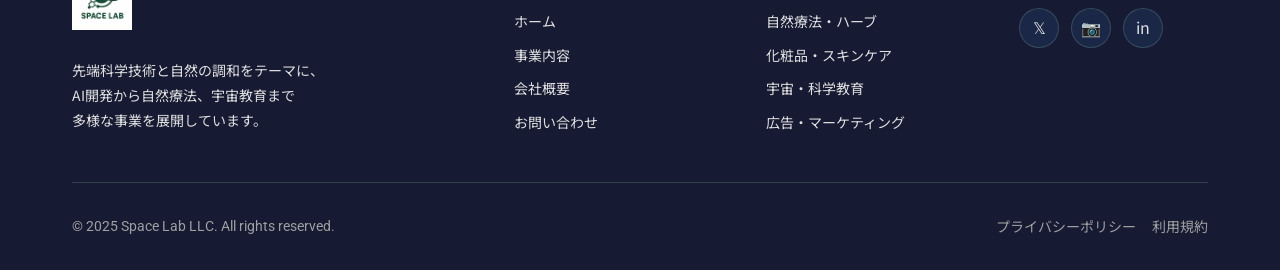
==== commit a0fc5043: "Update year from 2024 to 2025" ====
--- a/business.html
+++ b/business.html
@@ -313,7 +313,7 @@
       </div>
 
       <div class="footer__bottom">
-        <p class="footer__copyright">© 2024 Space Lab LLC. All rights reserved.</p>
+        <p class="footer__copyright">© 2025 Space Lab LLC. All rights reserved.</p>
         <div class="footer__legal">
           <a href="#" class="footer__legal-link">プライバシーポリシー</a>
           <a href="#" class="footer__legal-link">利用規約</a>
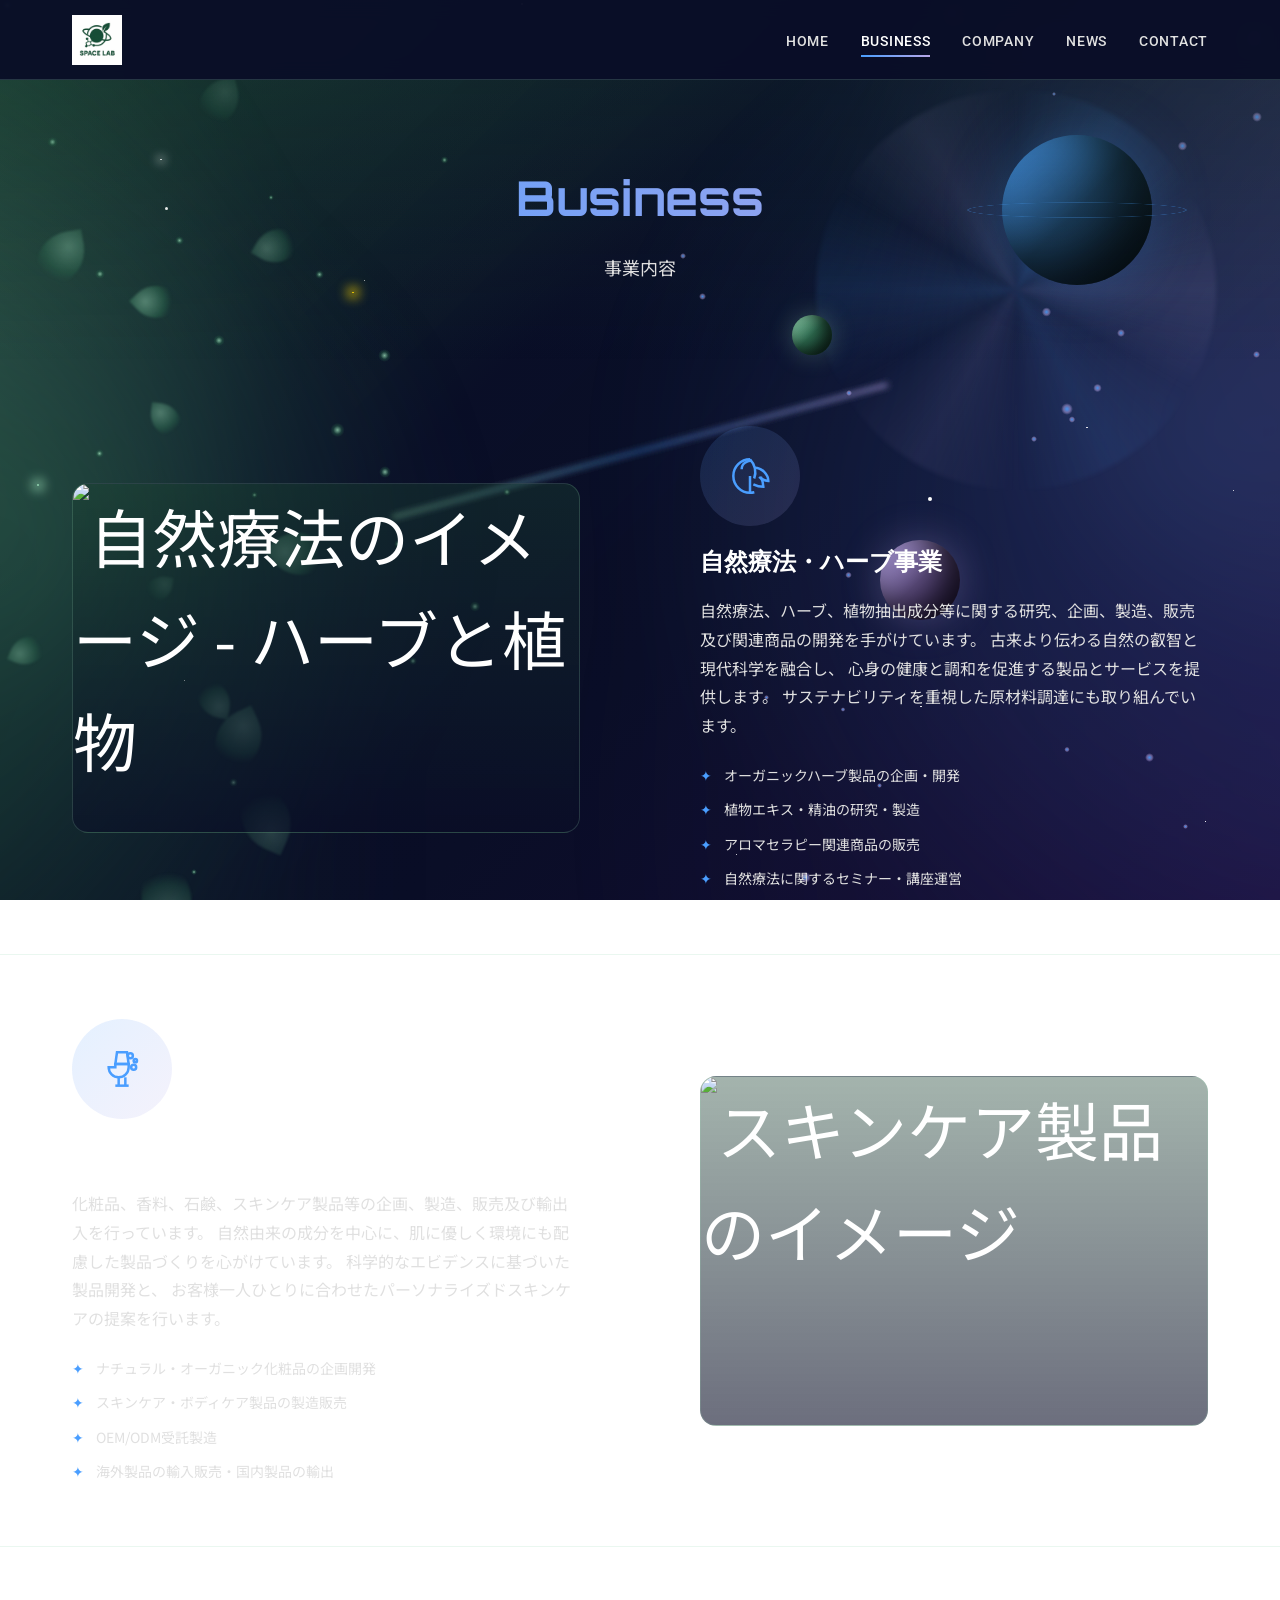
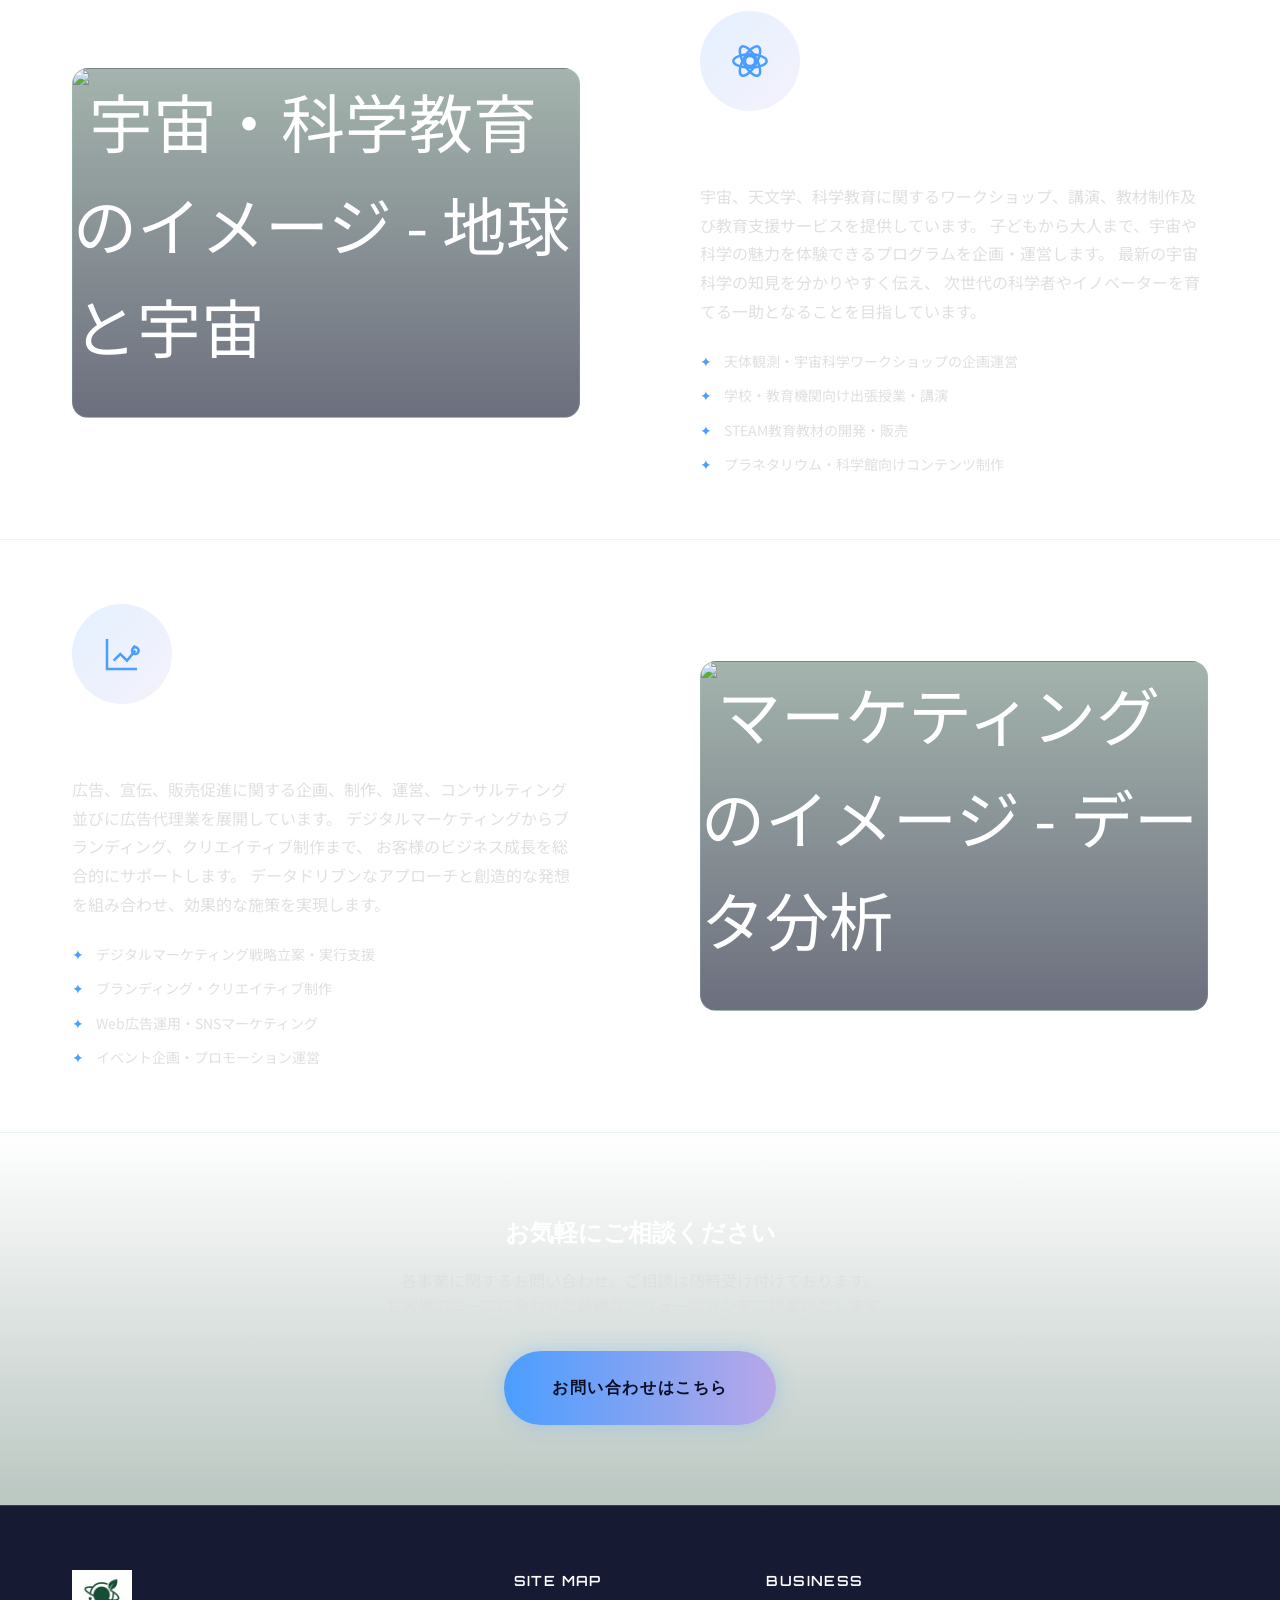
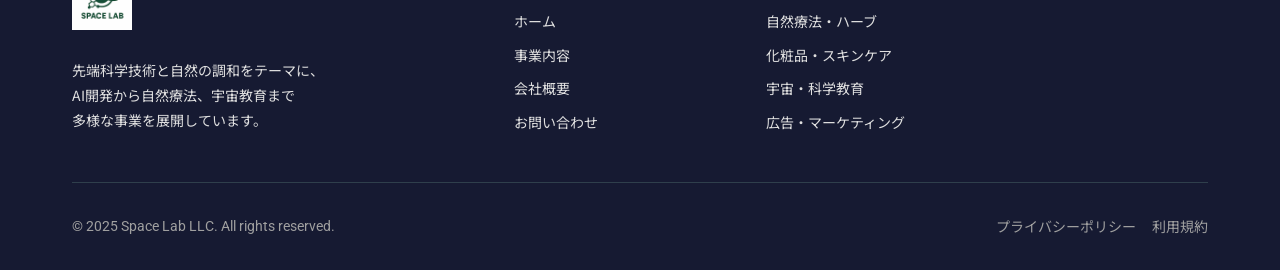
==== commit 18f4b3b0: "Remove Follow Us section from footer" ====
--- a/business.html
+++ b/business.html
@@ -296,20 +296,6 @@
           </ul>
         </div>
 
-        <div class="footer__section">
-          <h3 class="footer__title">Follow Us</h3>
-          <div class="footer__social">
-            <a href="#" class="footer__social-link" aria-label="Twitter">
-              <span aria-hidden="true">𝕏</span>
-            </a>
-            <a href="#" class="footer__social-link" aria-label="Instagram">
-              <span aria-hidden="true">📷</span>
-            </a>
-            <a href="#" class="footer__social-link" aria-label="LinkedIn">
-              <span aria-hidden="true">in</span>
-            </a>
-          </div>
-        </div>
       </div>
 
       <div class="footer__bottom">
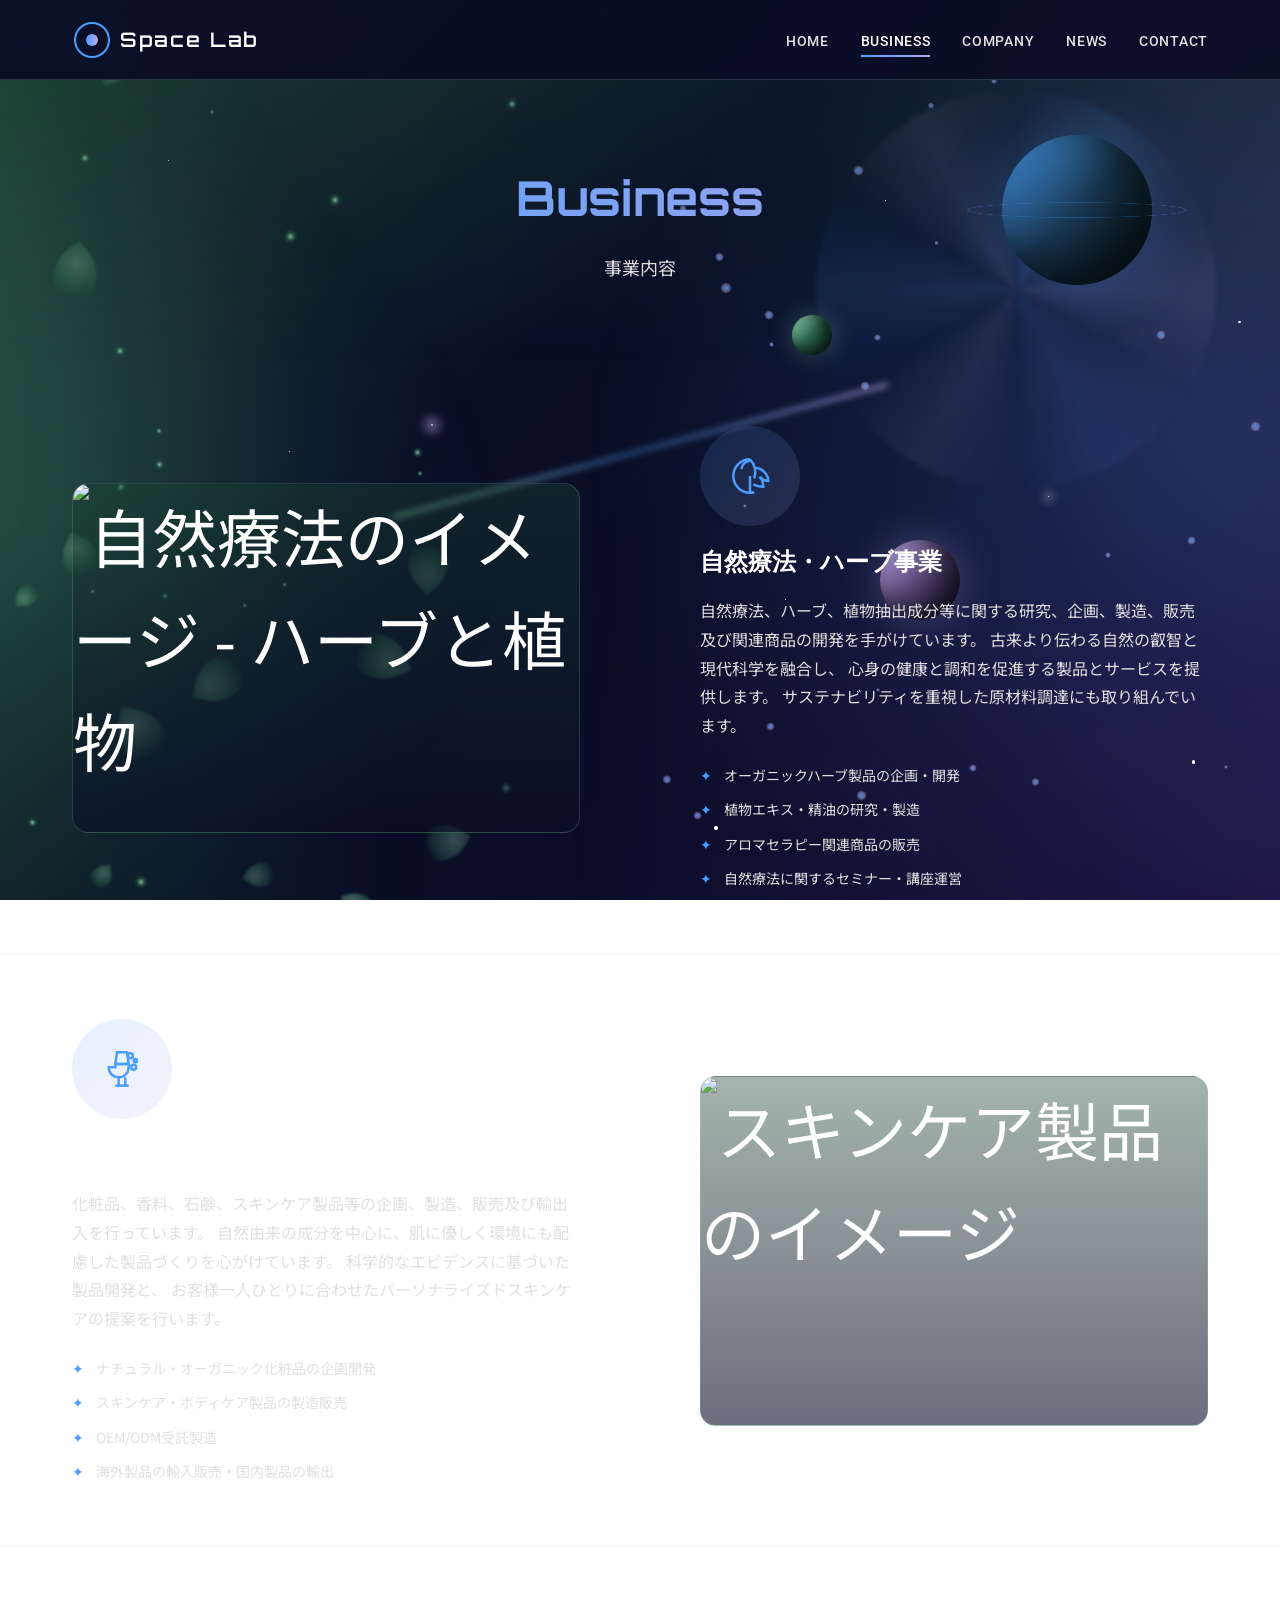
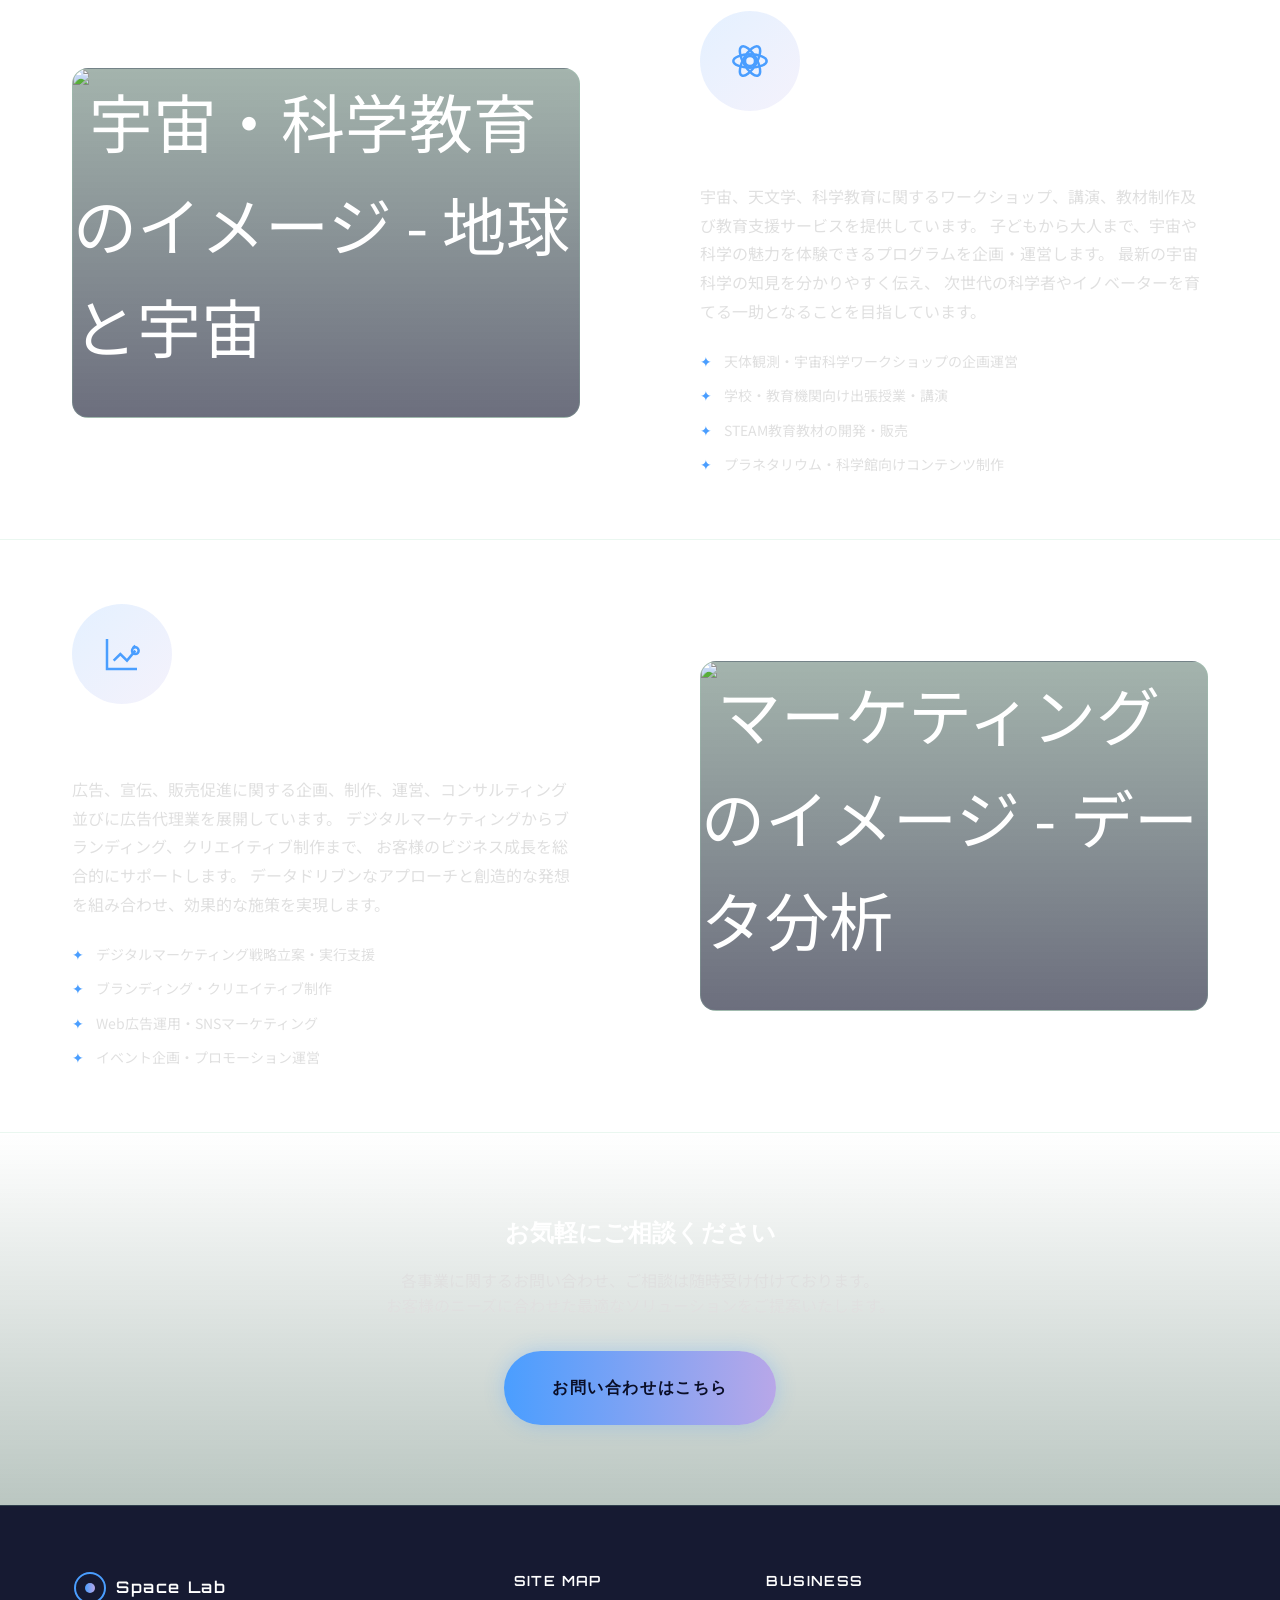
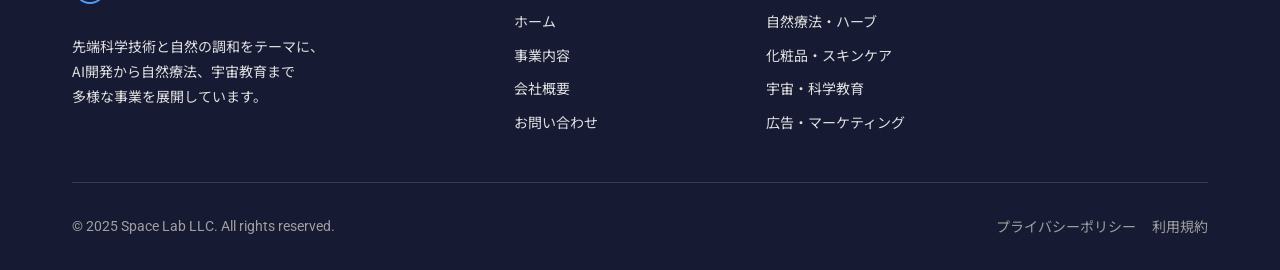
==== commit 6685648c: "Revert logo to original text logo" ====
--- a/business.html
+++ b/business.html
@@ -43,7 +43,8 @@
   <header class="header" id="header" role="banner">
     <div class="header__inner">
       <a href="index.html" class="header__logo" aria-label="Space Lab ホーム">
-        <img src="images/logo.jpeg" alt="Space Lab" class="header__logo-img">
+        <span class="header__logo-icon" aria-hidden="true"></span>
+        <span class="header__logo-text">Space Lab</span>
       </a>
       
       <nav class="nav" role="navigation" aria-label="メインナビゲーション">
@@ -267,7 +268,8 @@
       <div class="footer__inner">
         <div class="footer__section">
           <a href="index.html" class="footer__logo" aria-label="Space Lab ホーム">
-            <img src="images/logo.jpeg" alt="Space Lab" class="footer__logo-img">
+            <span class="footer__logo-icon" aria-hidden="true"></span>
+            <span class="footer__logo-text">Space Lab</span>
           </a>
           <p class="footer__description">
             先端科学技術と自然の調和をテーマに、<br>
--- a/css/common.css
+++ b/css/common.css
@@ -6,7 +6,7 @@
 /* ========================================
    Google Fonts読み込み
    ======================================== */
-@import url('https://fonts.googleapis.com/css2?family=Noto+Sans+JP:wght@300;400;500;600;700&family=Orbitron:wght@400;500;600;700&family=Roboto:wght@300;400;500;700&display=swap');
+@import url('https://fonts.googleapis.com/css2?family=Noto+Sans+JP:wght@300;400;500;600;700&family=Orbitron:wght@400;500;600;700&family=Roboto:wght@300;400;500;700&family=Oradano+Mincho+GSRR&display=swap');
 
 /* ========================================
    リセットと基本スタイル
@@ -623,10 +623,37 @@
   color: var(--color-text-primary);
 }
 
-.header__logo-img {
-  height: 50px;
-  width: auto;
-  object-fit: contain;
+.header__logo-icon {
+  width: 40px;
+  height: 40px;
+  display: flex;
+  align-items: center;
+  justify-content: center;
+  position: relative;
+}
+
+.header__logo-icon::before {
+  content: '';
+  position: absolute;
+  width: 36px;
+  height: 36px;
+  border: 2px solid var(--color-accent);
+  border-radius: 50%;
+}
+
+.header__logo-icon::after {
+  content: '';
+  width: 12px;
+  height: 12px;
+  background: var(--gradient-accent);
+  border-radius: 50%;
+}
+
+.header__logo-text {
+  font-family: var(--font-heading);
+  font-size: var(--text-lg);
+  font-weight: var(--font-semibold);
+  letter-spacing: 0.1em;
 }
 
 /* ナビゲーション */
@@ -812,15 +839,16 @@
 }
 
 .hero__title {
-  font-family: var(--font-heading);
-  font-size: var(--text-3xl);
-  font-weight: var(--font-bold);
-  line-height: var(--leading-tight);
+  font-family: 'Oradano Mincho GSRR', serif;
+  font-size: 1.5rem;
+  font-weight: var(--font-normal);
+  line-height: 1.6;
   margin-bottom: var(--space-5);
   background: var(--gradient-accent);
   -webkit-background-clip: text;
   -webkit-text-fill-color: transparent;
   background-clip: text;
+  letter-spacing: 0.05em;
 }
 
 .hero__subtitle {
@@ -1297,10 +1325,37 @@
   margin-bottom: var(--space-3);
 }
 
-.footer__logo-img {
-  height: 60px;
-  width: auto;
-  object-fit: contain;
+.footer__logo-icon {
+  width: 36px;
+  height: 36px;
+  display: flex;
+  align-items: center;
+  justify-content: center;
+  position: relative;
+}
+
+.footer__logo-icon::before {
+  content: '';
+  position: absolute;
+  width: 32px;
+  height: 32px;
+  border: 2px solid var(--color-accent);
+  border-radius: 50%;
+}
+
+.footer__logo-icon::after {
+  content: '';
+  width: 10px;
+  height: 10px;
+  background: var(--gradient-accent);
+  border-radius: 50%;
+}
+
+.footer__logo-text {
+  font-family: var(--font-heading);
+  font-size: var(--text-base);
+  font-weight: var(--font-semibold);
+  letter-spacing: 0.1em;
 }
 
 .footer__description {
--- a/css/responsive.css
+++ b/css/responsive.css
@@ -33,7 +33,7 @@
   }
 
   .hero__title {
-    font-size: var(--text-4xl);
+    font-size: 2.5rem;
   }
 
   .hero__subtitle {
@@ -195,7 +195,7 @@
 
   /* ヒーロー */
   .hero__title {
-    font-size: var(--text-5xl);
+    font-size: 3rem;
   }
 
   /* カードグリッド */
